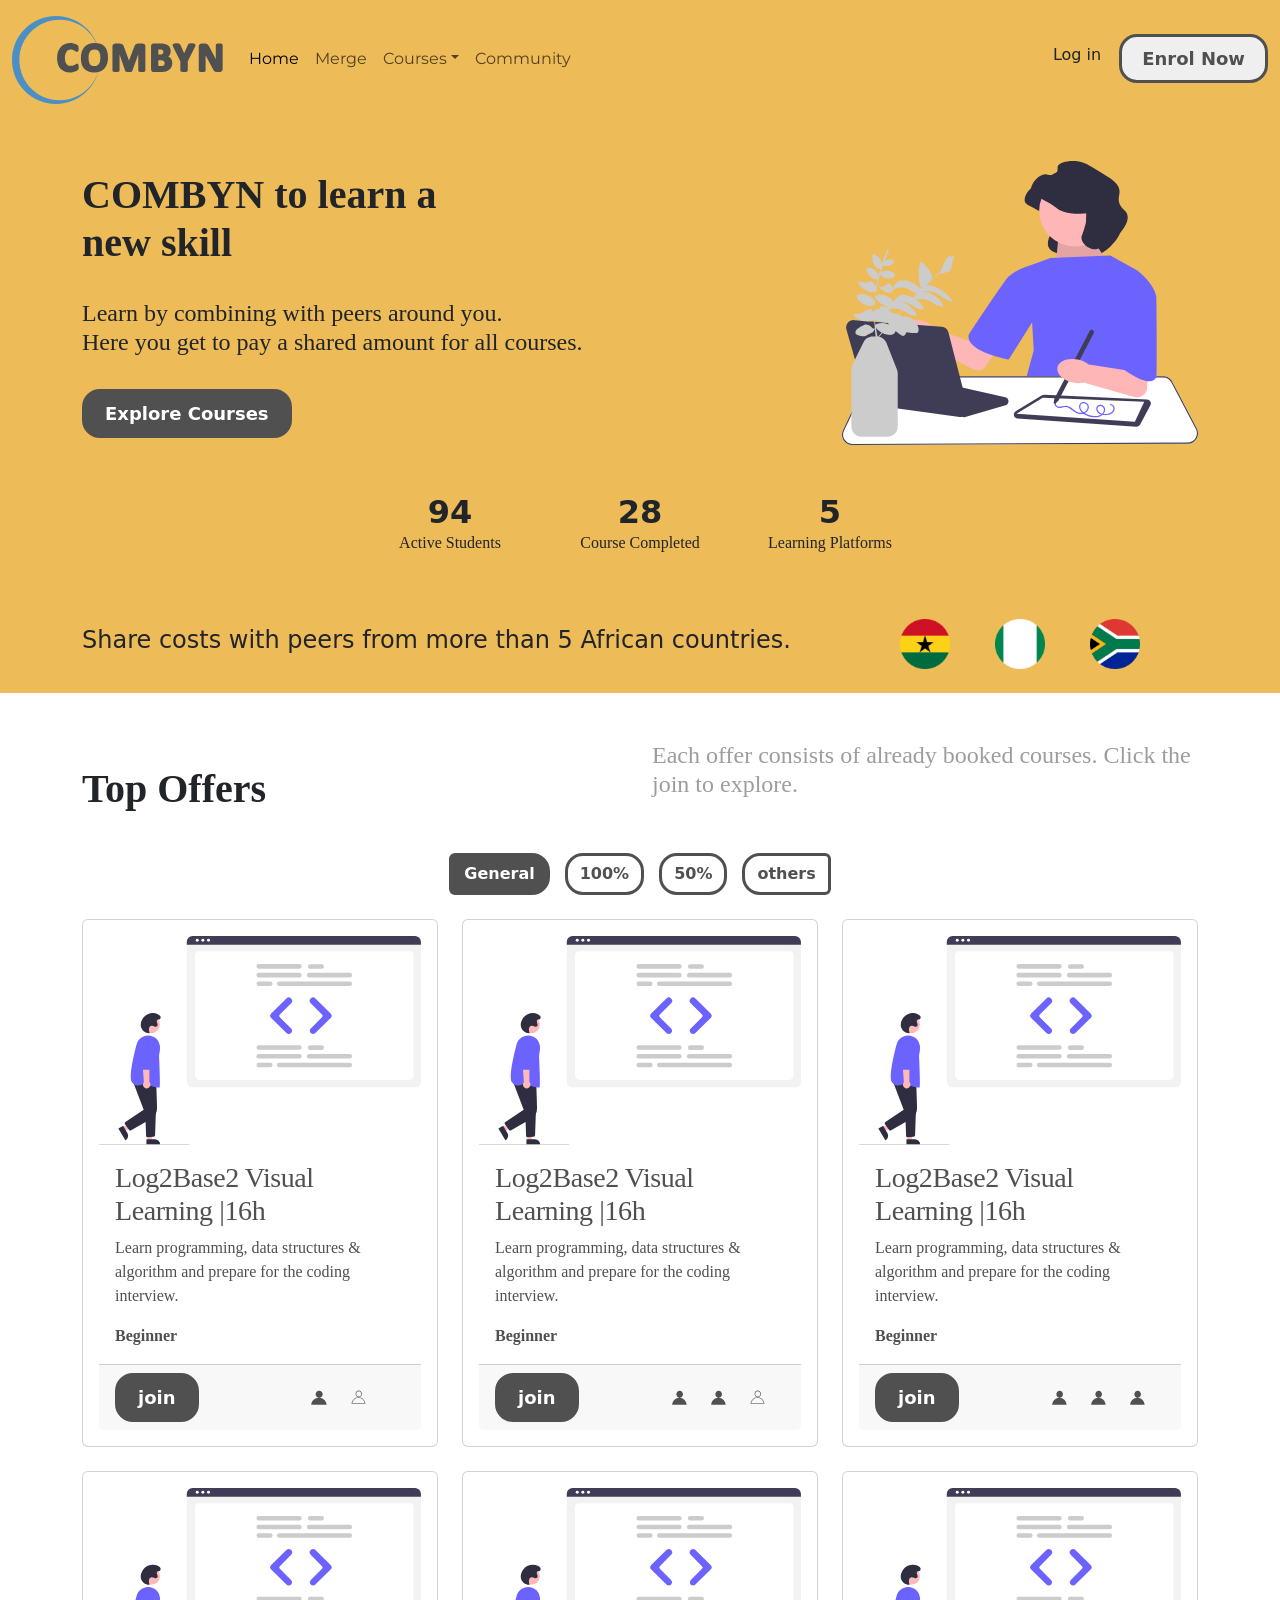
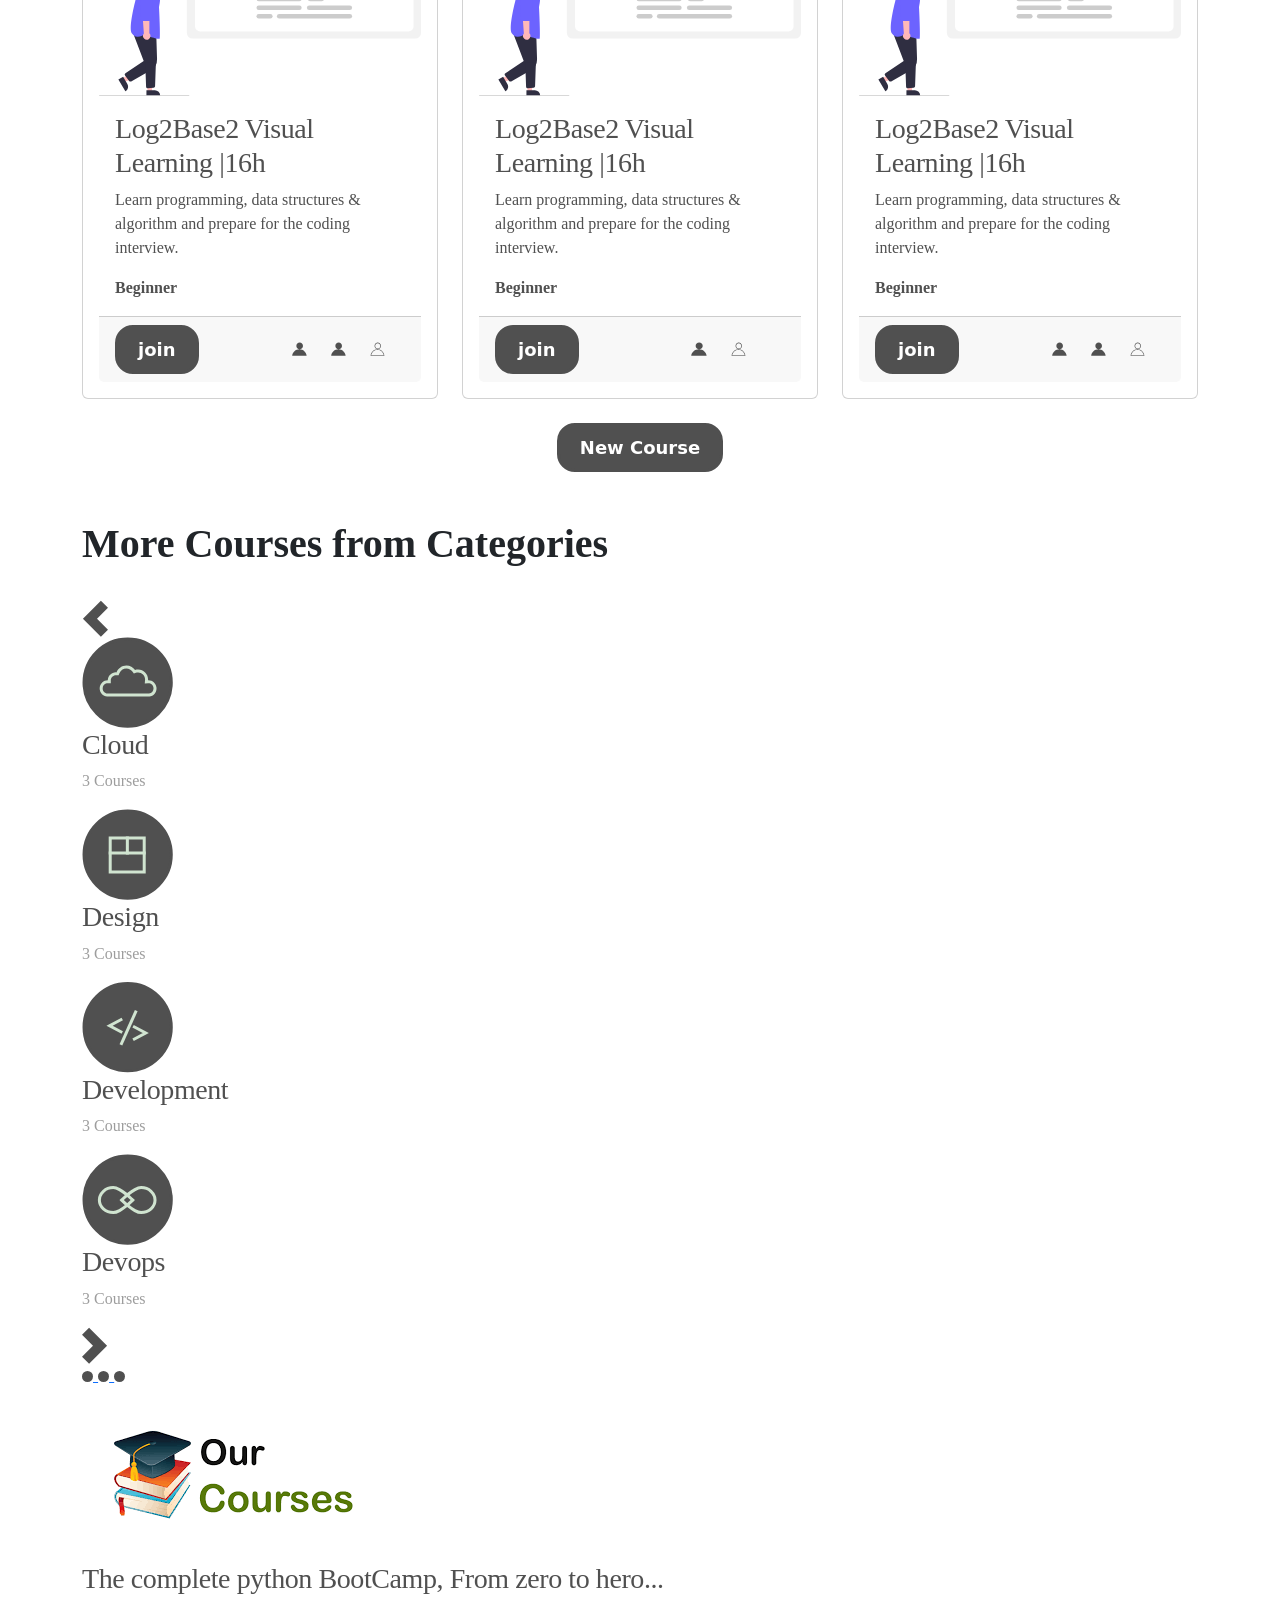
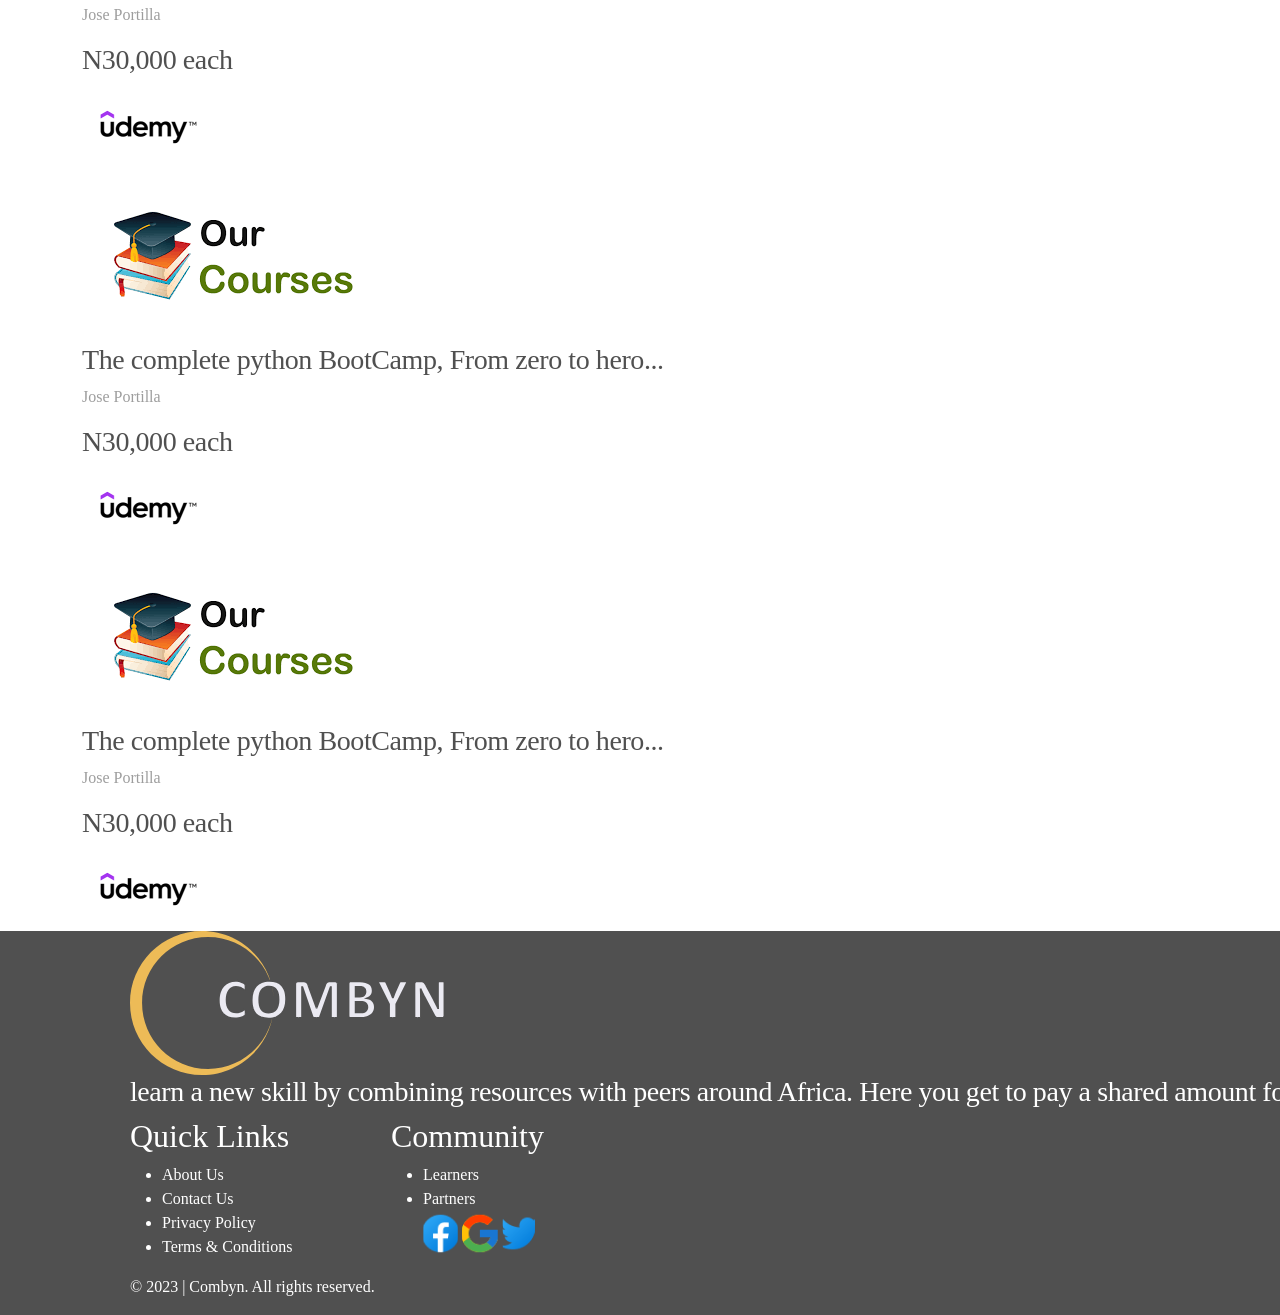
==== index.html @ 9f4df294 "Update index.html" ====
<!DOCTYPE html>
<html lang="en">
    <head>
        <meta charset="UTF-8" />
        <meta http-equiv="X-UA-Compatible" content="IE=edge" />
        <meta name="viewport" content="width=device-width, initial-scale=1.0" />
        <link rel="preconnect" href="https://fonts.googleapis.com" />
        <link rel="preconnect" href="https://fonts.gstatic.com" crossorigin />
        <link href="https://fonts.googleapis.com/css2?family=Montserrat:wght@600&family=Open+Sans:wght@700&display=swap" rel="stylesheet"/>
        <link rel="icon" href="images/SVGs/title_icon.svg" type="image/svg">
        <title>combyn</title>
        <link rel="stylesheet" href="style.css"/>
        <link href="https://cdn.jsdelivr.net/npm/bootstrap@5.3.0/dist/css/bootstrap.min.css" rel="stylesheet" integrity="sha384-9ndCyUaIbzAi2FUVXJi0CjmCapSmO7SnpJef0486qhLnuZ2cdeRhO02iuK6FUUVM" crossorigin="anonymous">
    </head>
    <body>
        <div class="modal fade" tabindex="-1" id="login-modal">
            <div class="modal-dialog">
                <div class="modal-content">
                    <div class="modal-header">
                    <h5 class="modal-title">Login</h5>
                    <button type="button" class="btn-close" data-bs-dismiss="modal" aria-label="Close"></button>
                    </div>
                    <div class="modal-body">
                        <form>
                            <div class="form-floating mb-3">
                                <input type="email" class="form-control" id="floatingInput1" placeholder="email" />
                                <label for="floatingInput1">Email address</label>
                              </div>
                              <div class="mb-3 form-floating">
                                <input type="password" class="form-control" id="floatingPassword1" placeholder="password" />
                                <label for="floatingPassword1">Password</label>
                            </div>
                            <div class="mb-3 form-check">
                            <input type="checkbox" class="form-check-input" id="exampleCheck1">
                            <label class="form-check-label" for="exampleCheck1">Remember me</label>
                            </div>
                            <div class="text-center">
                                <button href="#" type="submit" class="butn light">login</button>
                            </div>
                            <p class="text-center text-muted mt-5 mb-0">Don't have an account? <a href="#!" data-bs-toggle="modal" data-bs-target="#enrol-modal" class="fw-bold text-body"><u>Enrol here</u></a></p>
                        </form>
                    </div>
                </div>
            </div>
        </div>
        <div class="modal fade" tabindex="-1" id="enrol-modal">
            <div class="modal-dialog">
                <div class="modal-content">
                    <div class="modal-header">
                        <h5 class="modal-title">Enrol Now</h5>
                        <button type="button" class="btn-close" data-bs-dismiss="modal" aria-label="Close"></button>
                    </div>
                    <div class="modal-body">
                        <form>
                            <div class="form-floating mb-4">
                              <input type="text" id="floatingInput2" class="form-control" placeholder="Full Name" />
                              <label for="floatingInput2">Full Name</label>
                            </div>
            
                            <div class="form-floating mb-4">
                              <input type="email" id="floatingInput3" class="form-control" placeholder="Email" />
                              <label for="floatingInput3">Email</label>
                            </div>
            
                            <div class="form-floating mb-4">
                              <input type="password" id="floatingPassword3" class="form-control" placeholder="Password" />
                              <label class="form-label" for="floatingPassword3">Password</label>
                            </div>
            
                            <div class="form-floating mb-4">
                              <input type="password" id="floatingPassword4" class="form-control" placeholder="Confirm Password" />
                              <label class="form-label" for="floatingPassword4">Confirm Password</label>
                            </div>
            
                            <div class="form-check d-flex justify-content-center mb-5">
                              <input class="form-check-input me-2" type="checkbox" value="" id="form2Example3cg" />
                              <label class="form-check-label" for="form2Example3g">I agree all statements in <a href="#!" class="text-body"><u>Terms of service</u></a></label>
                            </div>
                            <div class="d-flex justify-content-center">
                              <button type="button" class="butn light">Register</button>
                            </div>
                            <p class="text-center text-muted mt-5 mb-0">Have already an account? <a href="#!" data-bs-toggle="modal" data-bs-target="#login-modal" class="fw-bold text-body"><u>Login here</u></a></p>
                        </form>
                    </div>
                </div>
            </div>
        </div>
        <header>
			<nav class="navbar navbar-expand-lg">
				<div class="container-fluid">
					<a class="navbar-brand" href="#"><img src="images/SVGs/top_logo.svg" alt="Logo" class="d-inline-block align-text-top"></a>
					<button class="navbar-toggler" type="button" data-bs-toggle="collapse" data-bs-target="#navbarSupportedContent" aria-controls="navbarSupportedContent" aria-expanded="false" aria-label="Toggle navigation">
						<span class="navbar-toggler-icon"></span>
					</button>
					<div class="collapse navbar-collapse" id="navbarSupportedContent">
						<ul class="navbar-nav me-auto mb-2 mb-lg-0">
							<li class="nav-item"><a class="nav-link active" aria-current="page" href="#">Home</a></li>
							<li class="nav-item"><a class="nav-link" href="#">Merge</a></li>
							<li class="nav-item dropdown"><a class="nav-link dropdown-toggle" href="#" role="button" data-bs-toggle="dropdown" aria-expanded="false">Courses</a>
								<ul class="dropdown-menu">
									<li><a class="dropdown-item" href="#">Cloud</a></li>
									<li><a class="dropdown-item" href="#">Design</a></li>
									<li><a class="dropdown-item" href="#">Development</a></li>
									<li><a class="dropdown-item" href="#">Devops</a></li>
								</ul>
							</li>
							<li class="nav-item"><a class="nav-link" href="#">Community</a></li>
						</ul>
						<div class="d-flex justify-content-center">
							<button type="button" class="btn" data-bs-toggle="modal" data-bs-target="#login-modal" style="margin-right:5px"><h6>Log in<h6></button>
							<button type="button" class="butn light" data-bs-toggle="modal" data-bs-target="#enrol-modal">Enrol Now</button>
                        </div>
					</div>
				</div>
			</nav>
            <div class="container" id="section-1" style="padding-top: 20px">
                <!-- end of navigation bar -->
					<div class="row">
						<div class="col-lg-8" style="padding-top: 10px; padding-bottom: 20px">
							<h1 class="d-flex py-4"><b>COMBYN to learn a <br/>
								new skill</b></h1>
							<p class="h4 pb-4">
								Learn by combining with peers around you.<br/> 
								Here you get to pay a shared amount for all courses.
							</p>
							<a class="butn dark" href="#section-3" role="button">Explore Courses</a>
						</div>
						<div class="col-lg-4 py-4">
							<img class="hand-shake img-fluid align-items-center" src="images/SVGs/hand_shake.svg" alt="" />
						</div>
					</div>
					<div class="row justify-content-center py-4">
								<div class="col-2 px-2 text-center">
									<span class="num h2" data-val="200" style="font-weight: bold;">000</span>
									<p class="">Active Students</p>
								</div>
								<div class="col-2 px-2 text-center">
									<span class="num h2" data-val="055" style="font-weight: bold;">000</span>
									<p class="counter-title">Course Completed</p>
								</div>
								<div class="col-2 px-2 text-center">
									<span class="num h2" data-val="010" style="font-weight: bold;">00</span>
									<p class="counter-title">Learning Platforms</p>
								</div>
					</div>
					<div class="row align-items-center">
						<div class="col-lg-8">
							<h4>Share costs with peers from more than 5 African countries.</h4>
						</div>
						<div class="col-lg-4">
							<div class="row py-4 justify-content-center">
								<div class="col-3 px-3 text-center">
									<img class="img-fluid" src="images/country_Ghana_image.png" alt="" width="50px"/>
								</div>
								<div class="col-3 px-3 text-center">
									<img class="img-fluid" src="images/country_Nigeria_image.png" alt="" width="50px"/>
								</div>
								<div class="col-3 px-3 text-center">
									<img class="img-fluid" src="images/country_South_Africa_image.png" alt="" width="50px"/>
								</div>
							</div>
						</div>
					</div>
            </div>
        </header>
        <!-- end of header section -->
        <div class="container pt-5" id="section-2">
            <div class="row">
                <div class="col-lg-6">
					<h1 class="d-flex py-4"><b>Top Offers</b></h2>
				</div>
				<div class="col-lg-6">
                    <p class="h4 pb-4 light">
                        Each offer consists of already booked courses. Click the join to explore.
                    </p>
                </div>
            </div>
			<nav aria-label="Page navigation example">
			  <ul class="pagination justify-content-center">
				<li class="page-item active p-2"><button type="button" value="button" href="#" class="butn dark page-link" role="button">General</button></li>
				<li class="page-item p-2"><button type="button" value="button" href="#" class="butn light page-link" role="button">100%</button></li>
				<li class="page-item p-2"><button type="button" value="button" href="#" class="butn light page-link" role="button">50%</button></li>
				<li class="page-item p-2"><button type="button" value="button" href="#" class="butn light page-link" role="button">others</button></li>
			  </ul>
			</nav>
            <div class="row row-cols-1 row-cols-md-3 g-4">
                <div class="col">
                    <div class="card h-100 top-offers-card">
						<img src="images/SVGs/study_code_review.svg" class="card-img-top" alt="study">
						<div class="card-body">
							<h3 class="card-title dark">Log2Base2 Visual Learning <span id="separator">|</span><span class="courseLength">16h</span></h3>
							<p class="card-text dark">Learn programming, data structures & algorithm and prepare for the coding interview.</p>
							<p class="card-text dark"><b>Beginner</b></p>
						</div>
						<div class="card-footer">
							<div class="row align-items-center justify-content-center">
								<div class="col-6">
									<a href="#" class="butn dark left">join</a>
								</div>
								<div class="col-6">
									<div class="row justify-content-center">
										<div class="col-3 text-center">
											<img class="img-fluid" src="images/SVGs/person_dark_icon.svg" alt="" width="25px"/>
										</div>
										<div class="col-3 text-center">
											<img class="img-fluid" src="images/SVGs/person_light_icon.svg" alt="" width="25px"/>
										</div>
									</div>
								</div>
							</div>
						</div>
					</div>
				</div>
                <div class="col">
                    <div class="card h-100 top-offers-card">
						<img src="images/SVGs/study_code_review.svg" class="card-img-top" alt="study">
						<div class="card-body">
							<h3 class="card-title dark">Log2Base2 Visual Learning <span id="separator">|</span><span class="courseLength">16h</span></h3>
							<p class="card-text dark">Learn programming, data structures & algorithm and prepare for the coding interview.</p>
							<p class="card-text dark"><b>Beginner</b></p>
						</div>
						<div class="card-footer">
							<div class="row align-items-center justify-content-center">
								<div class="col-6">
									<a href="#" class="butn dark left">join</a>
								</div>
								<div class="col-6">
									<div class="row justify-content-center">
										<div class="col-3 text-center">
											<img class="img-fluid" src="images/SVGs/person_dark_icon.svg" alt="" width="25px"/>
										</div>
										<div class="col-3 text-center">
											<img class="img-fluid" src="images/SVGs/person_dark_icon.svg" alt="" width="25px"/>
										</div>
										<div class="col-3 text-center">
											<img class="img-fluid" src="images/SVGs/person_light_icon.svg" alt="" width="25px"/>
										</div>
									</div>
								</div>
							</div>
						</div>
					</div>
				</div>
                <div class="col">
                    <div class="card h-100 top-offers-card">
						<img src="images/SVGs/study_code_review.svg" class="card-img-top" alt="study">
						<div class="card-body">
							<h3 class="card-title dark">Log2Base2 Visual Learning <span id="separator">|</span><span class="courseLength">16h</span></h3>
							<p class="card-text dark">Learn programming, data structures & algorithm and prepare for the coding interview.</p>
							<p class="card-text dark"><b>Beginner</b></p>
						</div>
						<div class="card-footer">
							<div class="row align-items-center justify-content-center">
								<div class="col-6">
									<a href="#" class="butn dark left">join</a>
								</div>
								<div class="col-6">
									<div class="row justify-content-center">
										<div class="col-3 text-center">
											<img class="img-fluid" src="images/SVGs/person_dark_icon.svg" alt="" width="25px"/>
										</div>
										<div class="col-3 text-center">
											<img class="img-fluid" src="images/SVGs/person_dark_icon.svg" alt="" width="25px"/>
										</div>
										<div class="col-3 text-center">
											<img class="img-fluid" src="images/SVGs/person_dark_icon.svg" alt="" width="25px"/>
										</div>
									</div>
								</div>
							</div>
						</div>
					</div>
				</div>
                <div class="col">
                    <div class="card h-100 top-offers-card">
						<img src="images/SVGs/study_code_review.svg" class="card-img-top" alt="study">
						<div class="card-body">
							<h3 class="card-title dark">Log2Base2 Visual Learning <span id="separator">|</span><span class="courseLength">16h</span></h3>
							<p class="card-text dark">Learn programming, data structures & algorithm and prepare for the coding interview.</p>
							<p class="card-text dark"><b>Beginner</b></p>
						</div>
						<div class="card-footer">
							<div class="row align-items-center justify-content-center">
								<div class="col-6">
									<a href="#" class="butn dark left">join</a>
								</div>
								<div class="col-6">
									<div class="row justify-content-center">
										<div class="col-3 text-center">
											<img class="img-fluid" src="images/SVGs/person_dark_icon.svg" alt="" width="25px"/>
										</div>
										<div class="col-3 text-center">
											<img class="img-fluid" src="images/SVGs/person_dark_icon.svg" alt="" width="25px"/>
										</div>
										<div class="col-3 text-center">
											<img class="img-fluid" src="images/SVGs/person_light_icon.svg" alt="" width="25px"/>
										</div>
									</div>
								</div>
							</div>
						</div>
					</div>
				</div>
                <div class="col">
                    <div class="card h-100 top-offers-card">
						<img src="images/SVGs/study_code_review.svg" class="card-img-top" alt="study">
						<div class="card-body">
							<h3 class="card-title dark">Log2Base2 Visual Learning <span id="separator">|</span><span class="courseLength">16h</span></h3>
							<p class="card-text dark">Learn programming, data structures & algorithm and prepare for the coding interview.</p>
							<p class="card-text dark"><b>Beginner</b></p>
						</div>
						<div class="card-footer">
							<div class="row align-items-center justify-content-center">
								<div class="col-6">
									<a href="#" class="butn dark left">join</a>
								</div>
								<div class="col-6">
									<div class="row justify-content-center">
										<div class="col-3 text-center">
											<img class="img-fluid" src="images/SVGs/person_dark_icon.svg" alt="" width="25px"/>
										</div>
										<div class="col-3 text-center">
											<img class="img-fluid" src="images/SVGs/person_light_icon.svg" alt="" width="25px"/>
										</div>
									</div>
								</div>
							</div>
						</div>
					</div>
				</div>
                <div class="col">
                    <div class="card h-100 top-offers-card">
						<img src="images/SVGs/study_code_review.svg" class="card-img-top" alt="study">
						<div class="card-body">
							<h3 class="card-title dark">Log2Base2 Visual Learning <span id="separator">|</span><span class="courseLength">16h</span></h3>
							<p class="card-text dark">Learn programming, data structures & algorithm and prepare for the coding interview.</p>
							<p class="card-text dark"><b>Beginner</b></p>
						</div>
						<div class="card-footer">
							<div class="row align-items-center justify-content-center">
								<div class="col-6">
									<a href="#" class="butn dark left">join</a>
								</div>
								<div class="col-6">
									<div class="row justify-content-center">
										<div class="col-3 text-center">
											<img class="img-fluid" src="images/SVGs/person_dark_icon.svg" alt="" width="25px"/>
										</div>
										<div class="col-3 text-center">
											<img class="img-fluid" src="images/SVGs/person_dark_icon.svg" alt="" width="25px"/>
										</div>
										<div class="col-3 text-center">
											<img class="img-fluid" src="images/SVGs/person_light_icon.svg" alt="" width="25px"/>
										</div>
									</div>
								</div>
							</div>
						</div>
					</div>
				</div>
			</div>
			<div class="text-center py-4">
				<button type="button" href="#" class="butn dark">New Course</button>
			</div>
		</div>
        <!-- end of top offers section -->
        <div class="container" id="section-3">
            <div class="row">
                <div class="top-slides">
                    <h1 class="d-flex py-4"><b>More Courses from Categories</b></h1>
                    <div class="course-carousel">
                        <div class="button">
                            <a href="#"><img src="images/SVGs/button_previous.svg" alt="" /></a>
                        </div>
                            <div class="carousel-card">
                                <img class="card-image" src="images/SVGs/courses_cloud.svg" alt="" />
                                <div class="card-content">
                                    <h3 class="dark">Cloud</h3>
                                    <p class="light">3 Courses</p>
                                </div>
                            </div>
                            <div class="carousel-card">
                                <img class="card-image" src="images/SVGs/courses_design.svg" alt="" />
                                <div class="card-content">
                                    <h3 class="dark">Design</h3>
                                    <p class="light">3 Courses</p>
                                </div>
                            </div>
                            <div class="carousel-card">
                                <img class="card-image" src="images/SVGs/courses_development.svg" alt="" />
                                <div class="card-content">
                                    <h3 class="dark">Development</h3>
                                    <p class="light">3 Courses</p>
                                </div>
                            </div>
                            <div class="carousel-card">
                                <img class="card-image" src="images/SVGs/courses_devops.svg" alt="" />
                                <div class="card-content">
                                    <h3 class="dark">Devops</h3>
                                    <p class="light">3 Courses</p>
                                </div>
                            </div>
                            <div class="button">
                                <a href="#">
                                    <img src="images/SVGs/button_next.svg" alt="" />
                                </a>
                            </div>
                        </div>
                        <div class="dots">
                            <a href="#">
                                <img src="images/SVGs/dot_icon.svg" alt="" />
                            </a>
                            <a href="#">
                                <img src="images/SVGs/dot_icon.svg" alt="" />
                            </a>
                            <a href="#">
                                <img src="images/SVGs/dot_icon.svg" alt="" />
                            </a>
                        </div>
                    </div>
                    <div class="row">
                        <div class="column">
                            <div class="course-card">
                                <div class="card-image">
                                    <img src="images/courses.png" alt="" />
                                </div>
                                <div class="content">
                                    <h3 class="dark">The complete python BootCamp, From zero to hero...</h3>
                                    <p class="light">Jose Portilla</p>
                                </div>
                                <div class="bottom-price">
                                    <div class="left">
                                        <h3 class="price dark">N30,000 each</h3>
                                    </div>
                                    <div class="right">
                                        <img src="images/udemy_image.png" alt="" />
                                    </div>
                                </div>
                            </div>
                        </div>
                        <div class="column">
                            <div class="course-card">
                                <div class="card-image">
                                    <img src="images/courses.png" alt="" />
                                </div>
                                <div class="content">
                                    <h3 class="dark">The complete python BootCamp, From zero to hero...</h3>
                                    <p class="light">Jose Portilla</p>
                                </div>
                                <div class="bottom-price">
                                    <div class="left">
                                        <h3 class="price dark">N30,000 each</h3>
                                    </div>
                                    <div class="right">
                                        <img src="images/udemy_image.png" alt="" />
                                    </div>
                                </div>
                            </div>
                        </div>
                        <div class="column">
                            <div class="course-card">
                                <div class="card-image">
                                    <img src="images/courses.png" alt="" />
                                </div>
                                <div class="content">
                                    <h3 class="dark">The complete python BootCamp, From zero to hero...</h3>
                                    <p class="light">Jose Portilla</p>
                                </div>
                                <div class="bottom-price">
                                    <div class="left">
                                        <h3 class="price dark">N30,000 each</h3>
                                    </div>
                                    <div class="right">
                                        <img src="images/udemy_image.png" alt="" />
                                    </div>
                                </div>
                            </div>
                        </div>
                    </div>
				</div>
            </div>
			
        <!-- end of more courses section-->
        <footer id="section-4">
			<div class="container">
				<div class="row px-5">
					<div class="col-lg-3 col-md-3 col-sm-12">
						<a class="navbar-brand" href="#"><img src="images/SVGs/bottom_logo.svg" alt="Logo" class="img-responsive"/>
						<h3 class=""light>learn a new skill by combining resources with peers around Africa. 
							Here you get to pay a shared amount for any course.
						</h3>
					</div>
					<div class="col-lg-3 col-md-3 col-sm-6">
						<h2>Quick Links</h2>
						<ul>
							<li><a href="#">About Us</a></li>
							<li><a href="#">Contact Us</a></li>
							<li><a href="#">Privacy Policy</a></li>
							<li><a href="#">Terms & Conditions</a></li>
						</ul>
					</div>
					<div class="col-lg-3 col-md-3 col-sm-6">
						<h2>Community</h2>
						<ul>
							<li><a href="#">Learners</a></li>
							<li><a href="#">Partners</a></li>
							<div class="social">
								<a href="#"><img src="images/social_facebook.png" alt="" /></a>
								<a href="#"><img src="images/social_google.png" alt="" /></a>
								<a href="#"><img src="images/social_twitter.png" alt="" /></a>
							</div>
						</ul>
					</div>
				</div>
				<div class="row px-5">
					<p class="copyright">© 2023 | Combyn. All rights reserved.</p>
				</div>
			</div>
        </footer>
        <script src="https://cdn.jsdelivr.net/npm/bootstrap@5.3.0/dist/js/bootstrap.bundle.min.js" integrity="sha384-geWF76RCwLtnZ8qwWowPQNguL3RmwHVBC9FhGdlKrxdiJJigb/j/68SIy3Te4Bkz" crossorigin="anonymous"></script>   
        <script src = "main.js"></script>
    </body>
</html>
---- style.css ----
:root {
    --dark-yellow-color: #EDBB57;
    --light-blue-color: #D0E4D0;
    --dark-brown-color: #505050;
    --white-color: #FFFFFF;
    --light-yellow-color: #F5D58A;
}

*,
*::after,
*::before{
    box-sizing: border-box;
}

body {
    font-family: Cambria, Cochin, Georgia, Times, 'Times New Roman', serif;
}

.navigation {
    transition: all 0.5s;
}

.modal-header {
    background: var(--dark-yellow-color);
}

.navbar-scrolled {
    background-color: rgba(80,80,80,0.5);
    box-shadow: 0px 3px 10px rgba(0, 0, 0, 0.15);
}

.butn {
    padding: 8px 20px;
    border-radius: 18px;
    display: inline-block;
    font-weight: bold;
    font-size: 18px;
    text-decoration: none;
    position: relative;
}

.butn.dark{
    border: 3px solid var(--dark-brown-color);
    background: var(--dark-brown-color);
    color: #FFFFFF;
}

.butn.light{
    border: 3px solid var(--dark-brown-color);
    color: var(--dark-brown-color)
}

/* Header */

header {
    background: var(--dark-yellow-color);
}

nav a {
    font-family: 'Montserrat';
    font-weight: bold;
    font-size: 15px;
    color: var(--dark-brown-color);
    text-decoration: none;
}

.hero-section {
    display: flex;
	height: 100vh;
	width: 100%;
	align-items: center;
	justify-content: space-between;
	padding-top: 50px;
	vertical-align: 10px;
}

.achievements{
	display: flex;
	align-items: center;
	gap: 80px;
}

.achievements .achievement{
    color: var(--dark-brown-color);
	width: 158px;
}

.achievements .achievement h3{
	font-weight: bold;
	font-size: 40px;
	text-align: center;
	margin-bottom: 0px;
}

.achievements .achievement p{
	margin-top: 0px;
}

/* second page */

.page-item.active .page-link{
	color: #FFFFFF;
	border: 3px solid var(--dark-brown-color);
	background-color: var(--dark-brown-color);
}

section{
    margin-top: 100px;
}

section.top-offers .top-offers-header{
    color: var(--dark-brown-color);
    align-items: center;
    gap: 900px;
    display: inline-flex;
}

h1, h2, h3, p{
	font-family: 'Calibri', Cambria, Cochin, Georgia, Times, 'Times New Roman', serif;
}

h1{
    font-weight: bold;
    font-size: 200px;
}

h2{
    font-weight: bold;
    font-size: 50px;
    white-space: nowrap;
}

h3{
    font-size: 20px;
    letter-spacing: -0.015em;
}

h3.light, h2.light, p.light{
    color: rgba(80, 80, 80, 0.56);
}

h2.dark, h3.dark, p.dark{
    color: var(--dark-brown-color)
}

.percent-section{
    justify-content: space-between;
    text-align: center;
    top: 36px;
}

.percent-section ul li{
    display: inline;
}

.top-offers-cards-section{
    text-align: center;
	width: 100%;
    padding-top: 36px;
}

.top-offers-cards-section .row{
    display: inline-flex;
}

.top-offers-card{
    box-sizing: border-box;
    border: 3px solid var(--dark-brown-color);
    border-radius: 26px;
    box-shadow: var(--dark-brown-color);
    padding: 16px;
}

.top-offers-cards-section .column{
    width: 30%;
    float: left;
    width: 400px;
    margin: 20px 20px;
}

.top-offers-card .logo-persons{
    display: flex;
    justify-content: center;
	gap: 180px;
}

.top-offers-card .logo-persons .left{
    margin-left: 0;
}

.top-offers-card .logo-persons .top-offers-card-logo{
    mix-blend-mode: darken;
}

.top-offers-card .logo-persons .top-offers-card-logo img{
    height: 20px;
}

.top-offers-card .logo-persons .top-offers-card-persons{
    justify-content: end;
}

.top-offers-card .logo-persons .top-offers-card-persons img{
    width:20px;
	height: 20px;
}

.top-offers-card .content{
    text-align: left;
}

.top-offers-card .botton-price{
    display: flex;
    justify-content: center;
	gap: 150px;
}

.top-offers .new-course{
	top: 0px;
	display: flex;
    justify-content: center;
	padding-top: 36px;
}

section.more-courses-section{
    padding-top: 60px;
    background-color: var(--light-blue-color);
}

.more-courses .course-carousel{
	display: flex;
	justify-content: center;
}

.more-courses .top-slides .course-carousel .carousel-card{
	display: float;
    border-radius: 26px;
    padding: 16px;
	width: 20%;
	text-align: center;
	position: relative;
}

.more-courses .top-slides .course-carousel .button{
	padding-top: 70px;
}

.more-courses .top-slides .course-carousel .carousel-card img{
    width: 60px !important;
	top: -15px;
	position: absolute;
	left: 50%;
	margin-left: -30px;
}

.more-courses .top-slides .course-carousel .carousel-card .card-content{
    border: 3px solid var(--dark-brown-color);
    border-radius: 26px;
    box-shadow: var(--dark-brown-color);
    padding: 16px;
}

.more-courses .top-slides .dots{
	text-align: center;
}

.more-courses .row .column .course-card{
    text-align: center;
    background-color: var(--white-color);
    padding: 16px;
    box-sizing: border-box;
}

.more-courses .row .column .course-card img{
    width: 100%;
}

.more-courses .row .column .course-card .content{
        text-align: left;
}

.more-courses .row .column .course-card .content h3{
    display: flex;
    
}

.more-courses .row{
    padding-top: 30px;
    padding-bottom: 30px;
    display: inline-flex;
    gap: 40px;
}

.more-courses .row .column{
    text-align: center;
    background-color: var(--white-color);
    float: left;
    width: 300px;
    margin: 20px 20px;
}

.more-courses .row .column .course-card .bottom-price{
    display: flex;
    vertical-align: left;
	gap: 50px;
}

footer{
    background-color: var(--dark-brown-color);
    color: var(--white-color);
    font-family: 'Calibri', Cambria, Cochin, Georgia, Times, 'Times New Roman', serif;
	width: 100%;
}

footer a{
    text-decoration: none;
    color: var(--white-color);
}

.community .social img{
    width: 30px;
    height: 30px;
    padding: 5px;
}

.footer-section ul{
    list-style-type: none;
    padding-left: 20px;
}

.footer-section{
    display: grid;
    grid-template-columns: 3fr 2fr 2fr;
}

.footer-section ul li{
    margin: 16px 0;
}

  /* Responsive columns - one column layout (vertical) on small screens */
@media screen and (max-width: 600px){
    .column {
      width: 100%;
      display: block;
      margin-bottom: 20px;
    }
}
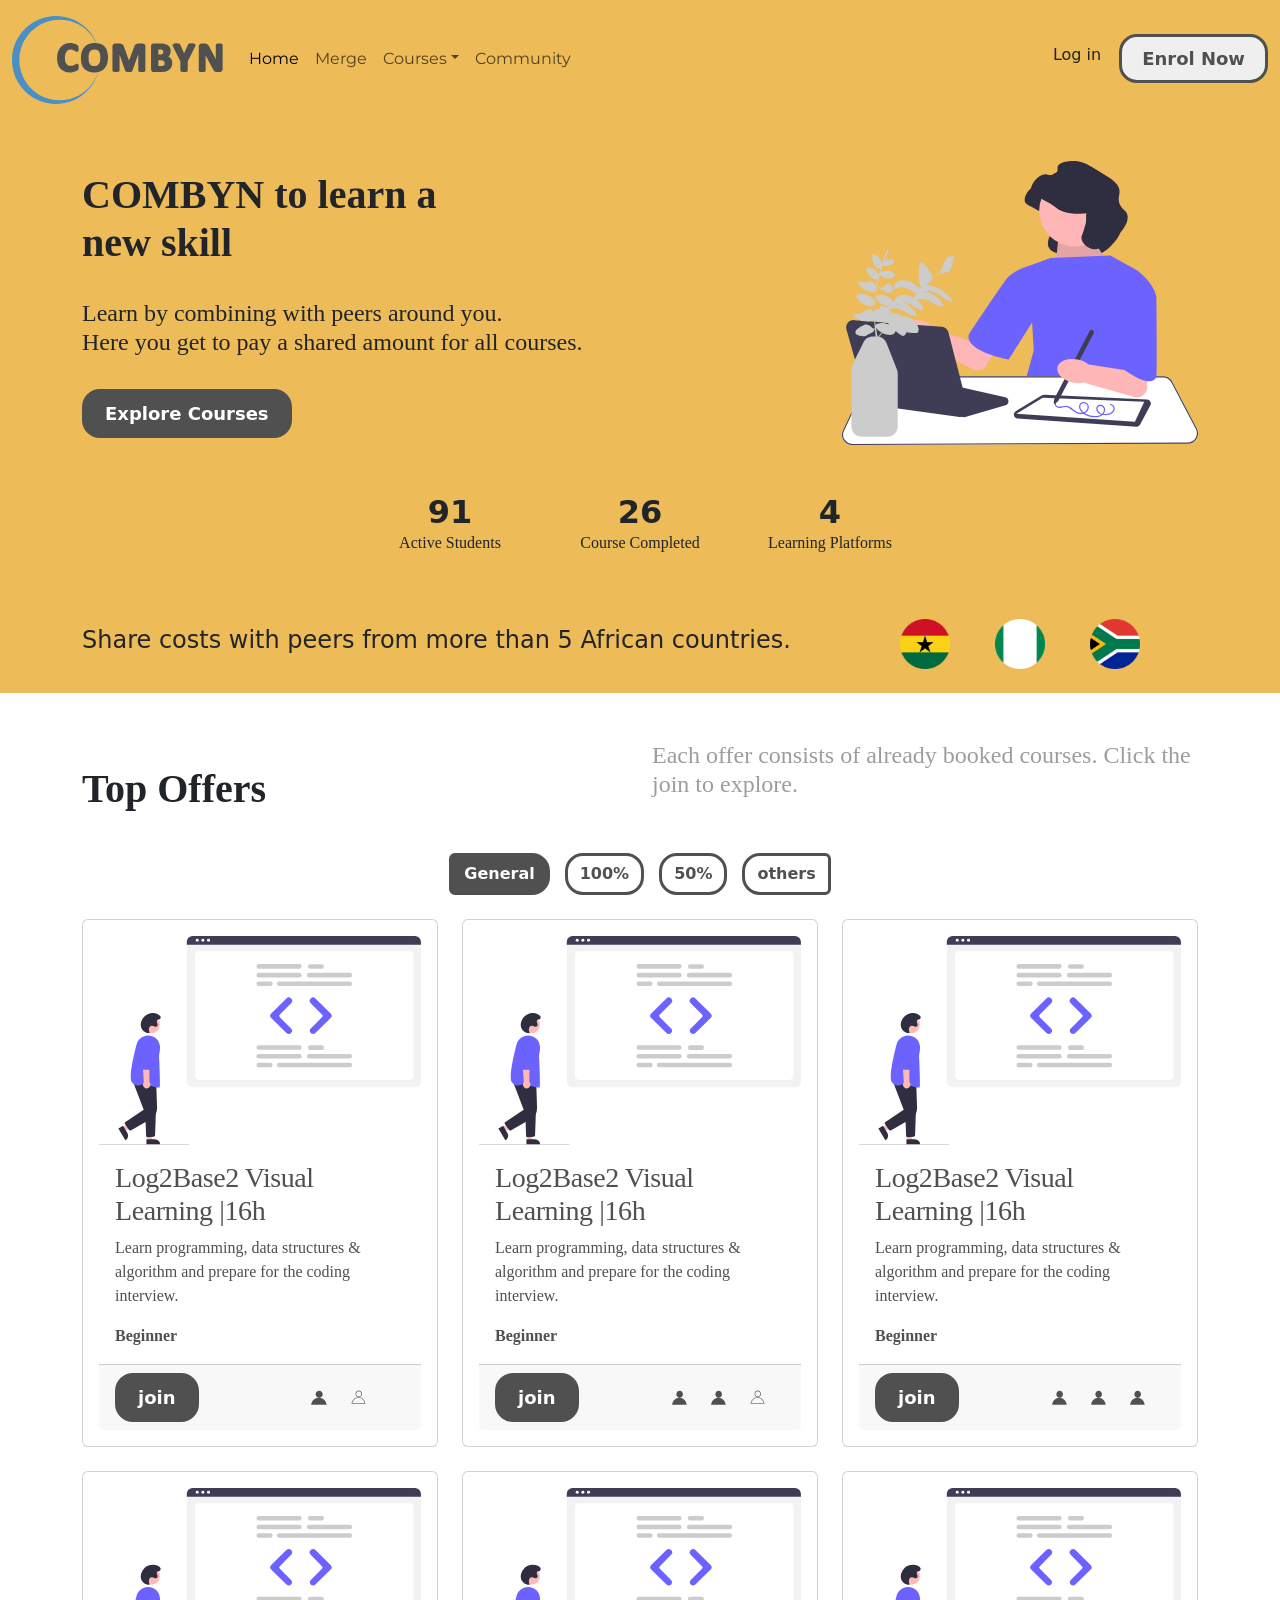
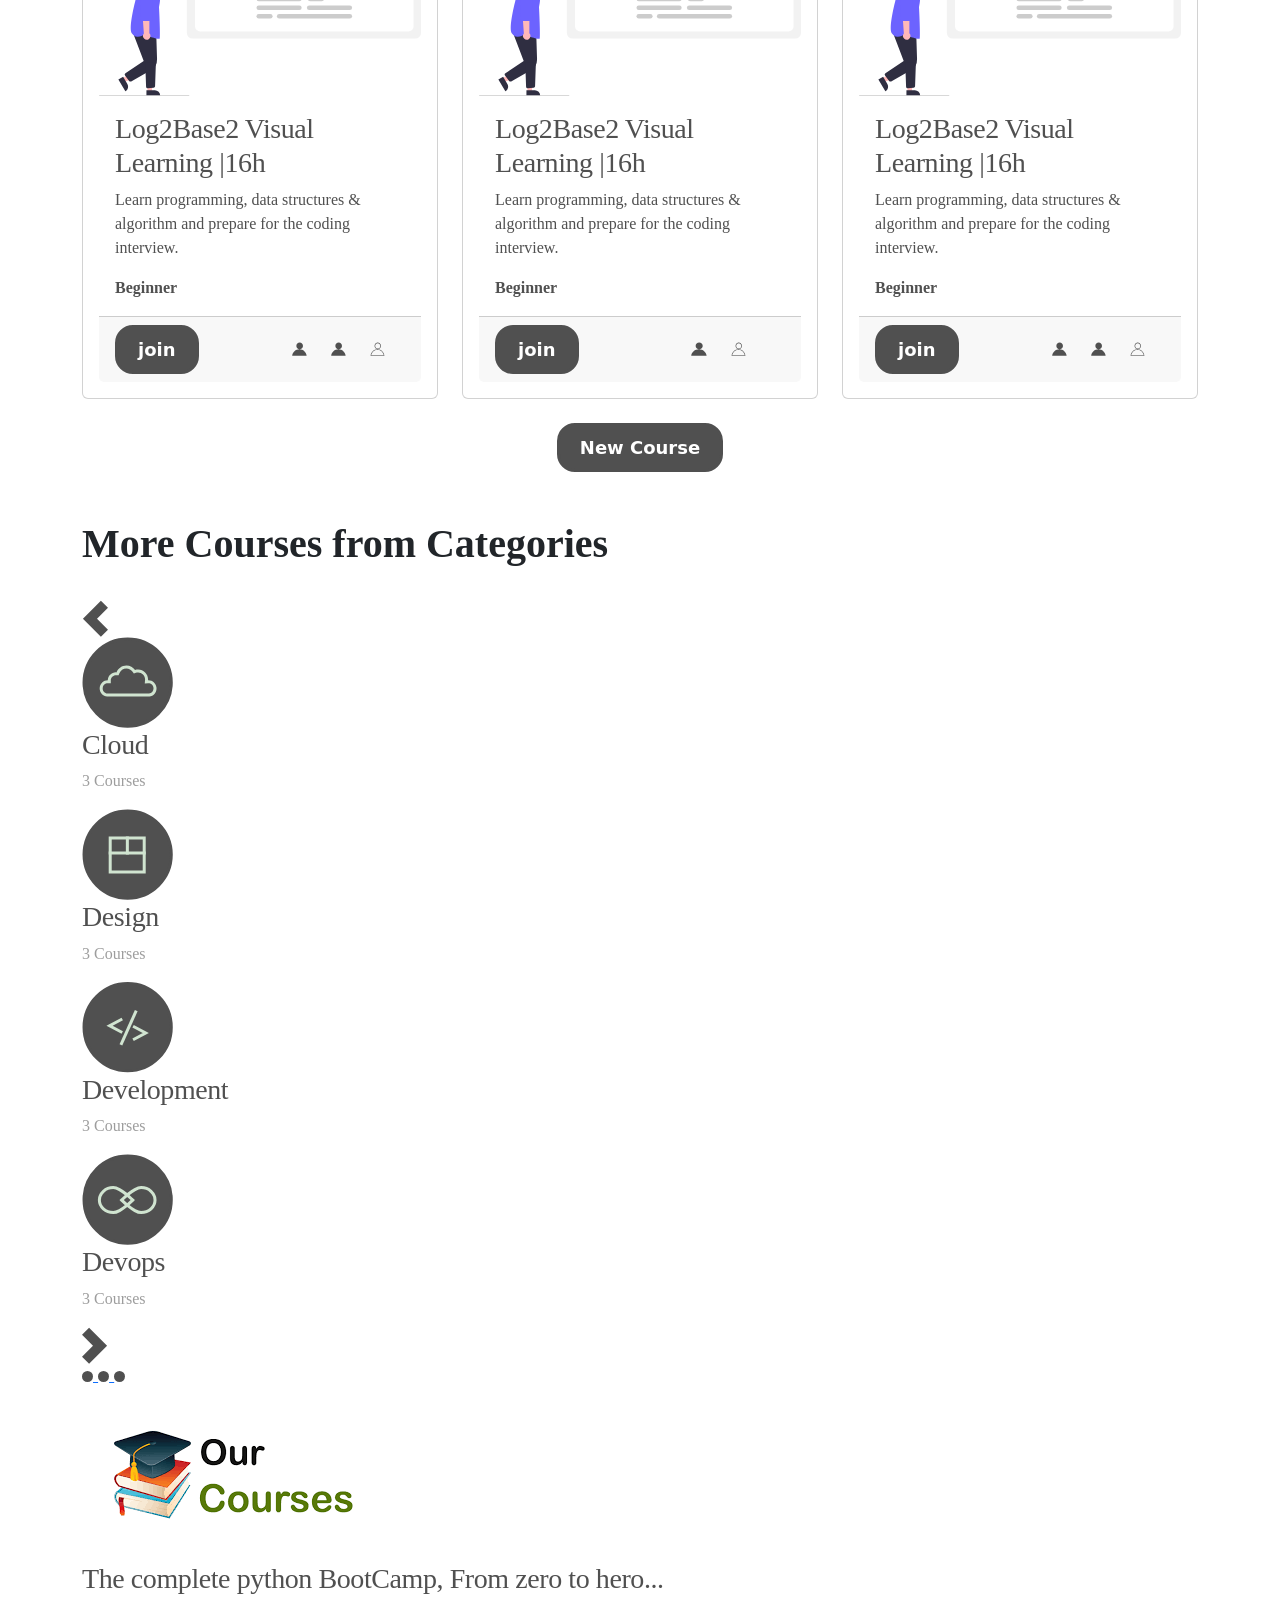
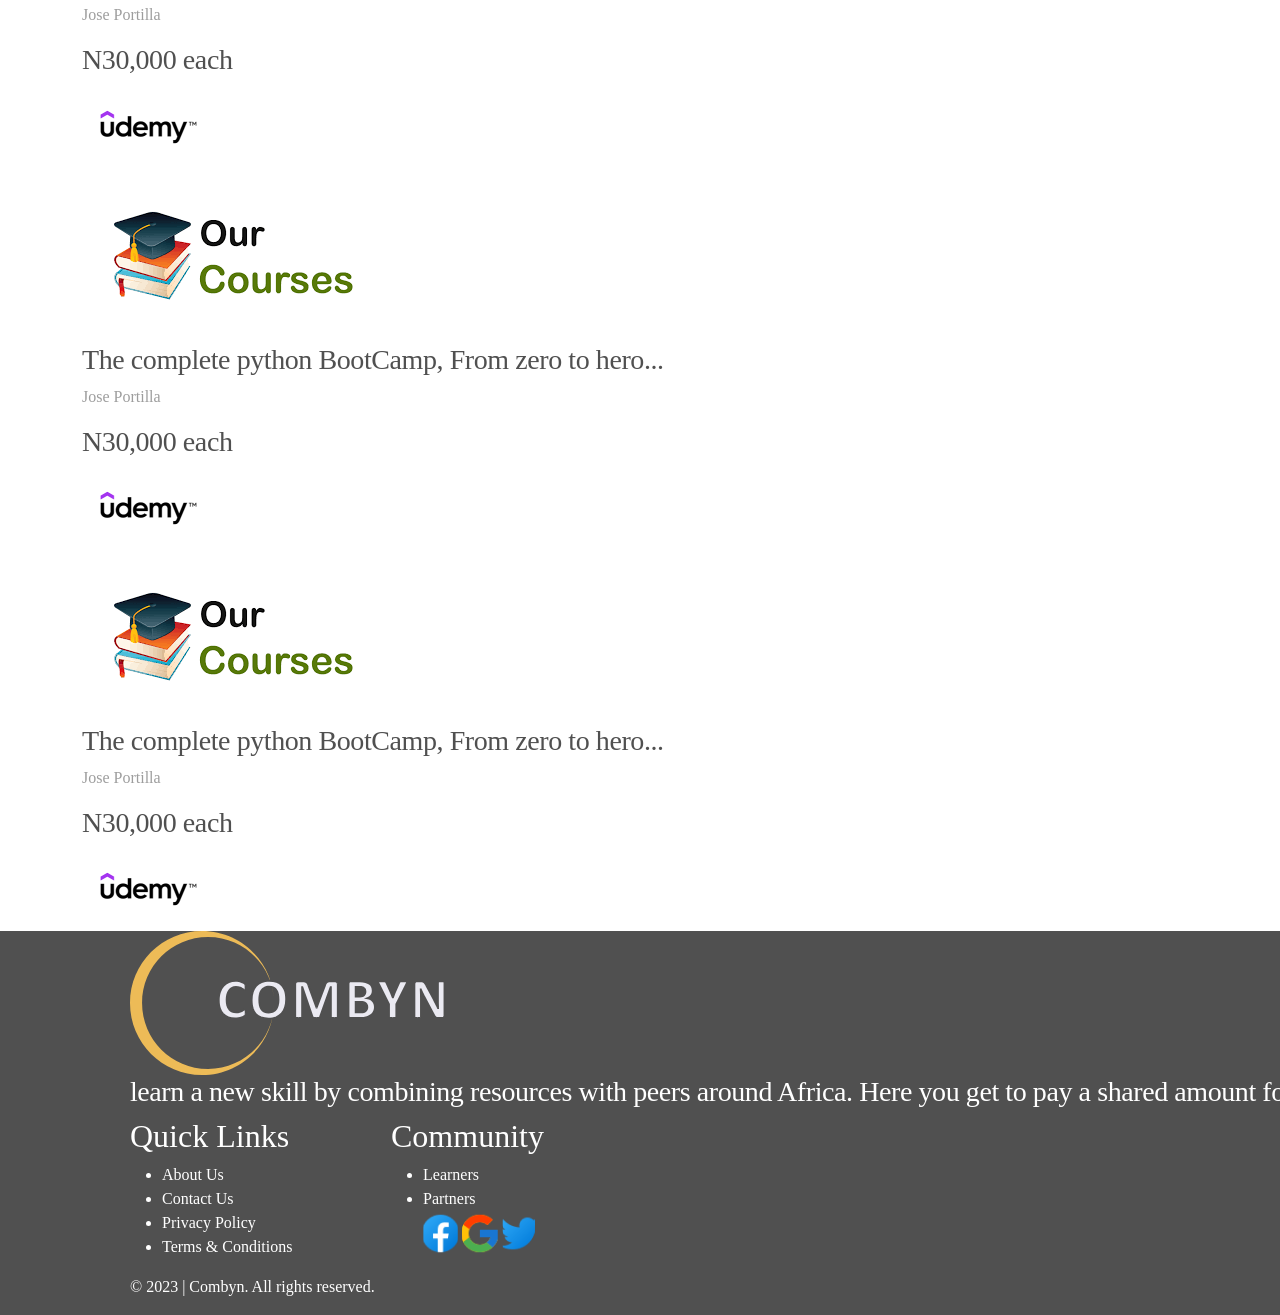
==== commit ea3c403f: "Update index.html" ====
--- a/index.html
+++ b/index.html
@@ -130,15 +130,15 @@
 						</div>
 					</div>
 					<div class="row justify-content-center py-4">
-								<div class="col-2 px-2 text-center">
+								<div class="col-2 px-4 text-center">
 									<span class="num h2" data-val="200" style="font-weight: bold;">000</span>
 									<p class="">Active Students</p>
 								</div>
-								<div class="col-2 px-2 text-center">
+								<div class="col-2 px-4 text-center">
 									<span class="num h2" data-val="055" style="font-weight: bold;">000</span>
 									<p class="counter-title">Course Completed</p>
 								</div>
-								<div class="col-2 px-2 text-center">
+								<div class="col-2 px-4 text-center">
 									<span class="num h2" data-val="010" style="font-weight: bold;">00</span>
 									<p class="counter-title">Learning Platforms</p>
 								</div>
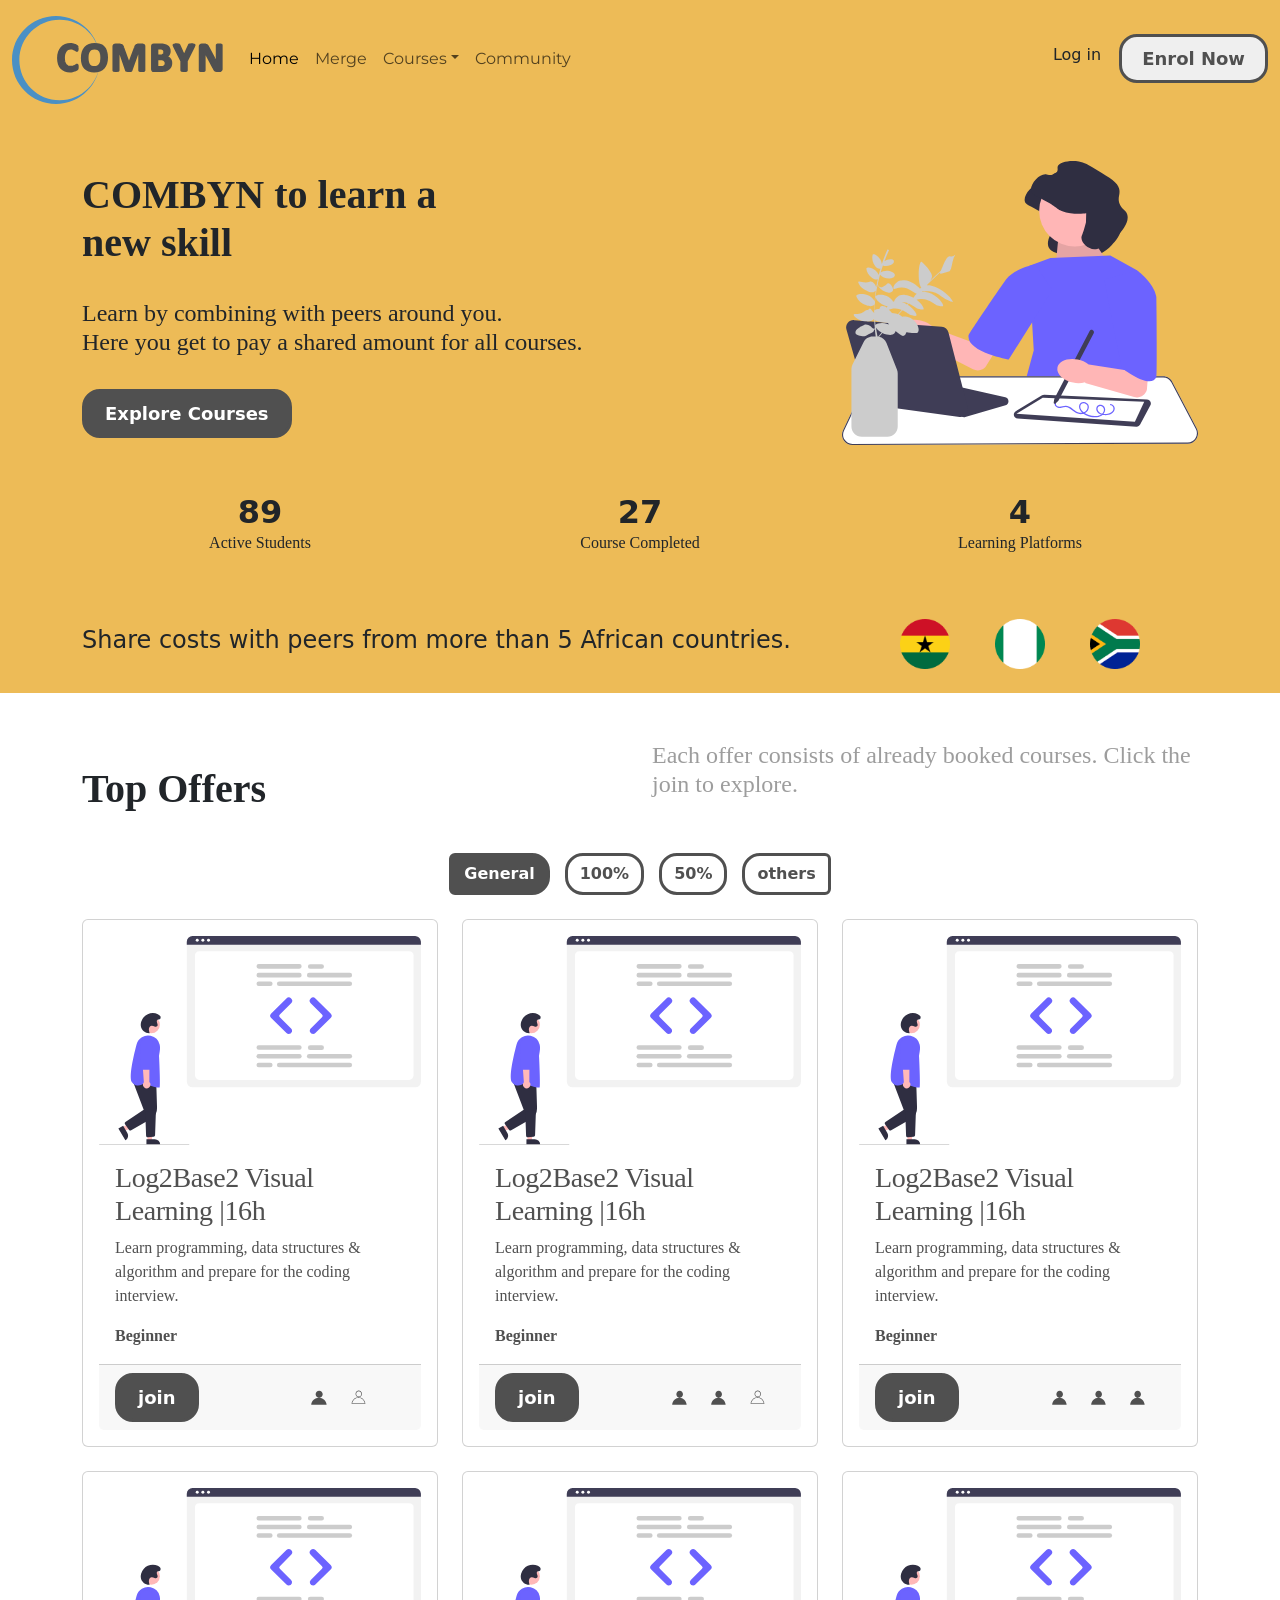
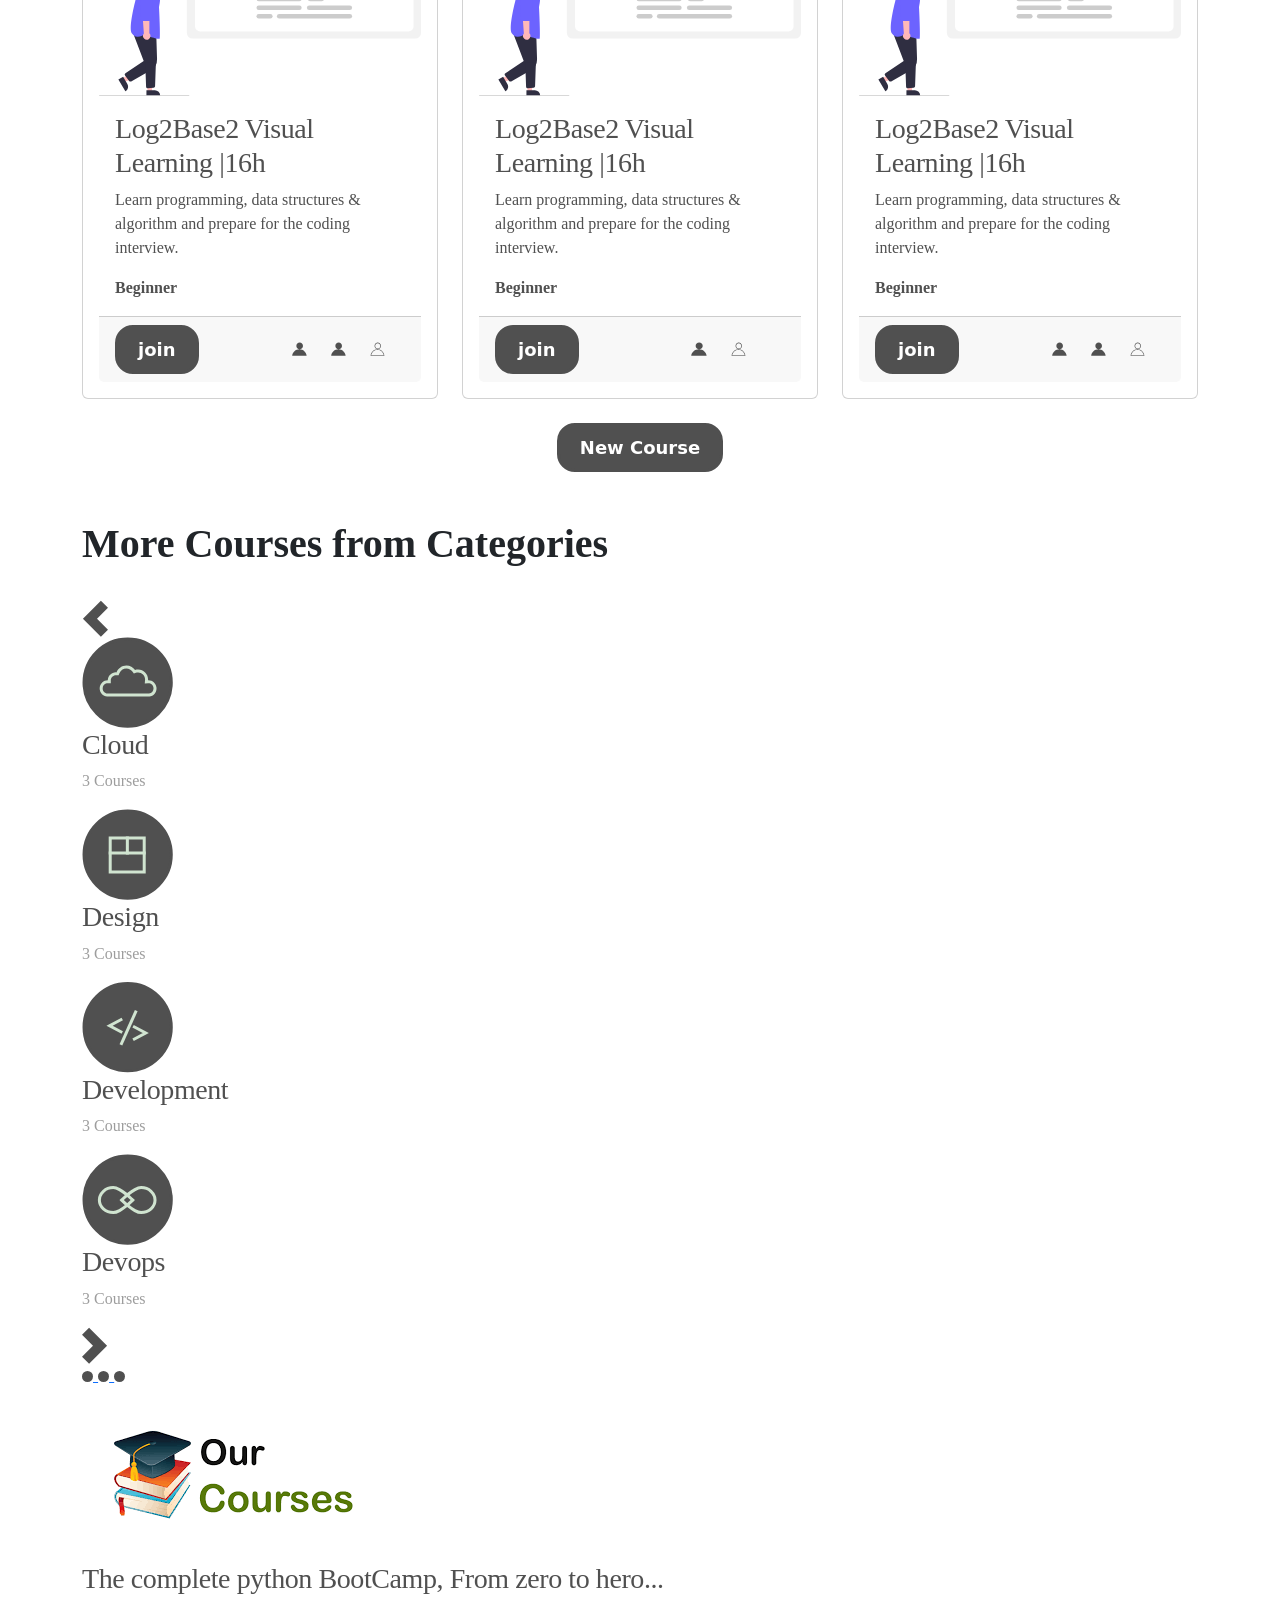
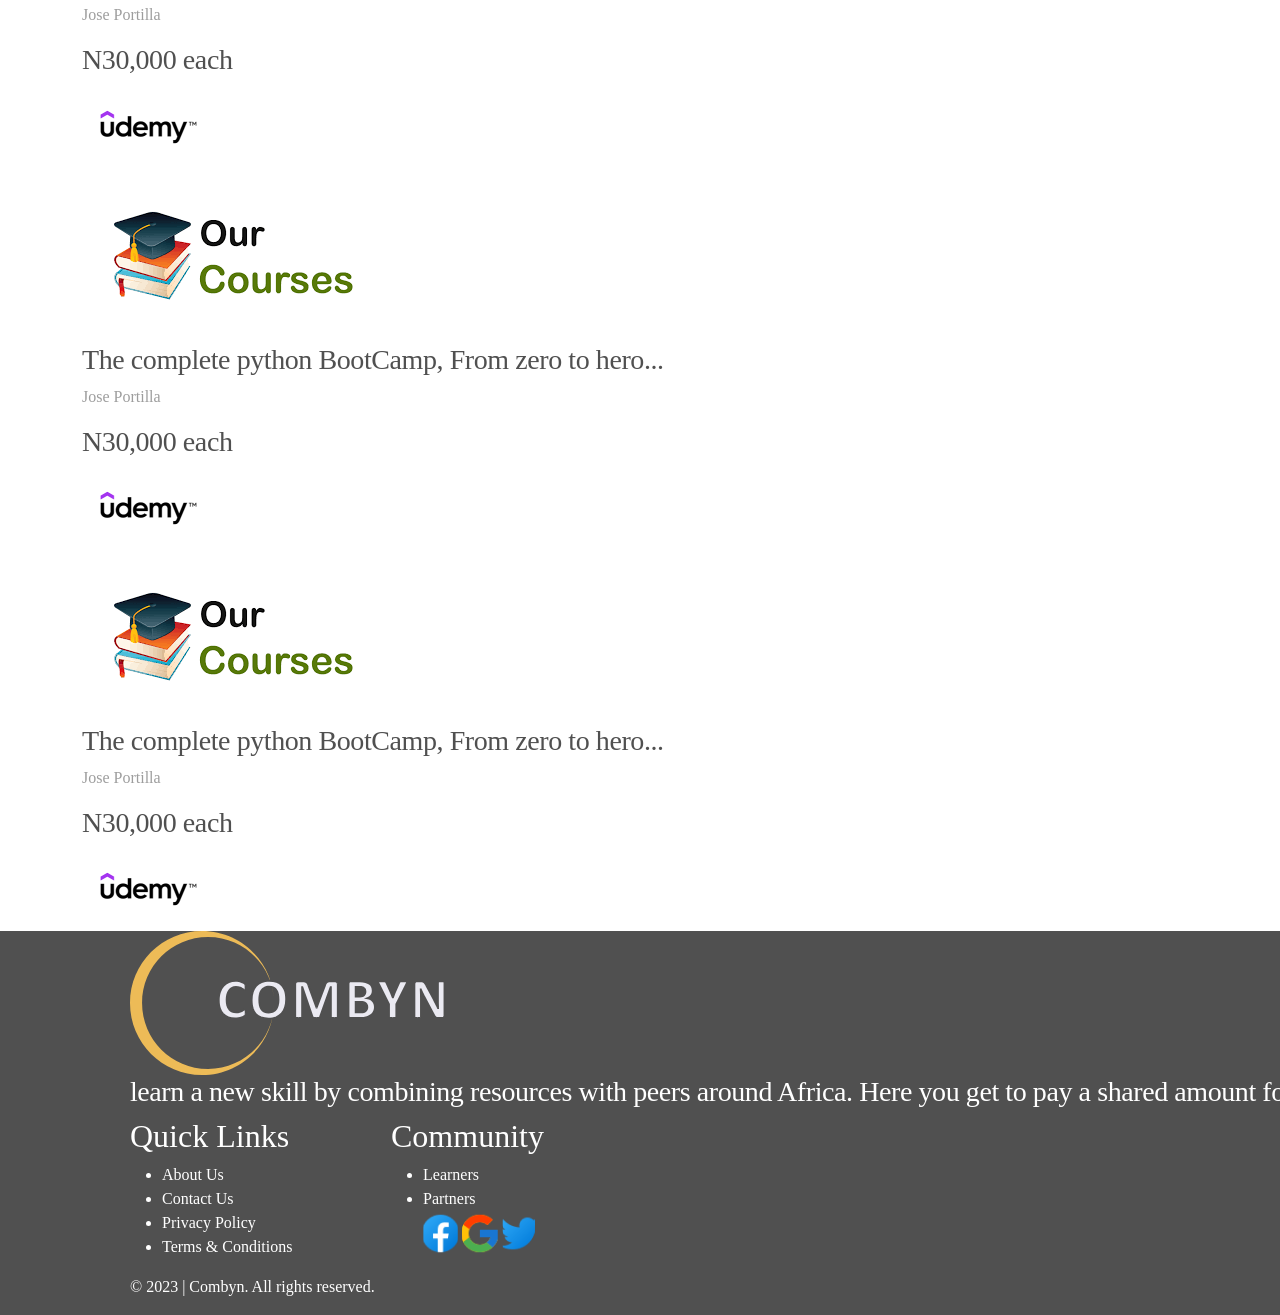
==== commit 751604e8: "Update index.html" ====
--- a/index.html
+++ b/index.html
@@ -130,15 +130,15 @@
 						</div>
 					</div>
 					<div class="row justify-content-center py-4">
-								<div class="col-2 px-4 text-center">
+								<div class="col-4 px-4 text-center">
 									<span class="num h2" data-val="200" style="font-weight: bold;">000</span>
 									<p class="">Active Students</p>
 								</div>
-								<div class="col-2 px-4 text-center">
+								<div class="col-4 px-4 text-center">
 									<span class="num h2" data-val="055" style="font-weight: bold;">000</span>
 									<p class="counter-title">Course Completed</p>
 								</div>
-								<div class="col-2 px-4 text-center">
+								<div class="col-4 px-4 text-center">
 									<span class="num h2" data-val="010" style="font-weight: bold;">00</span>
 									<p class="counter-title">Learning Platforms</p>
 								</div>
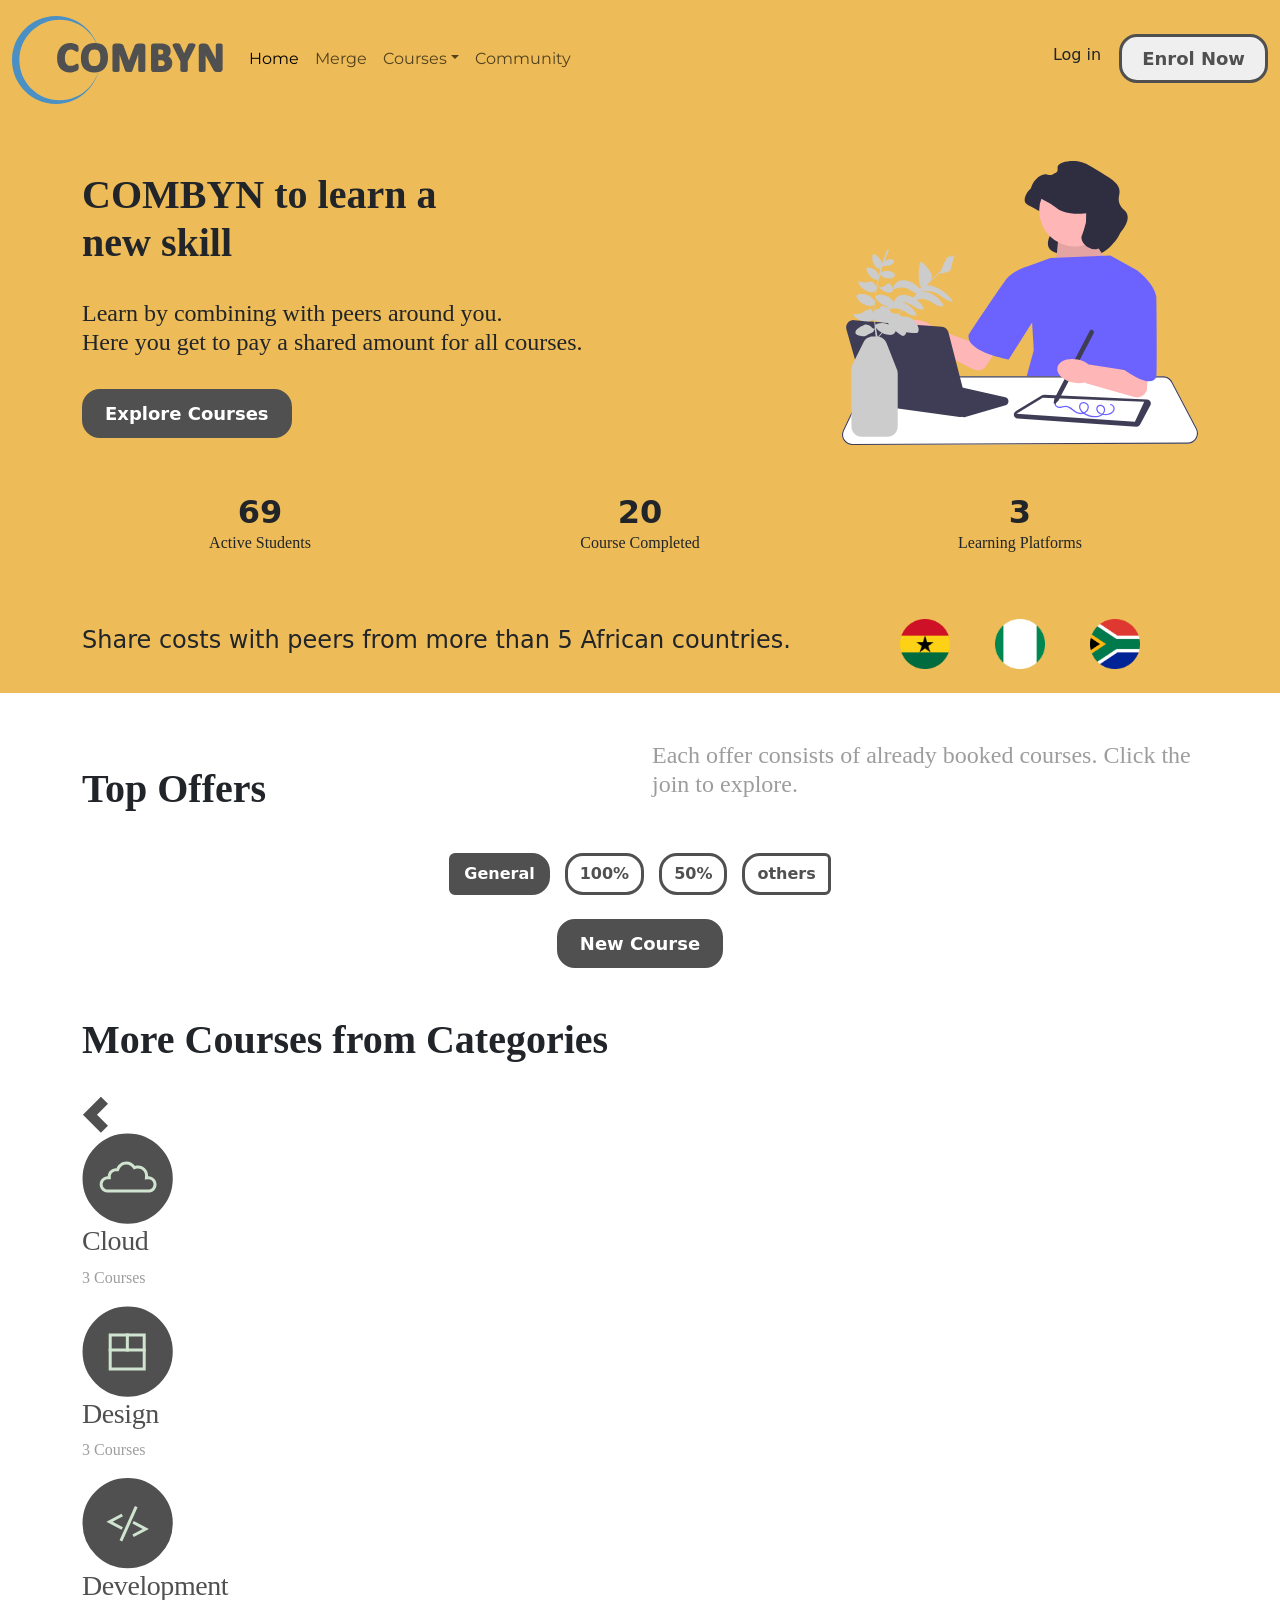
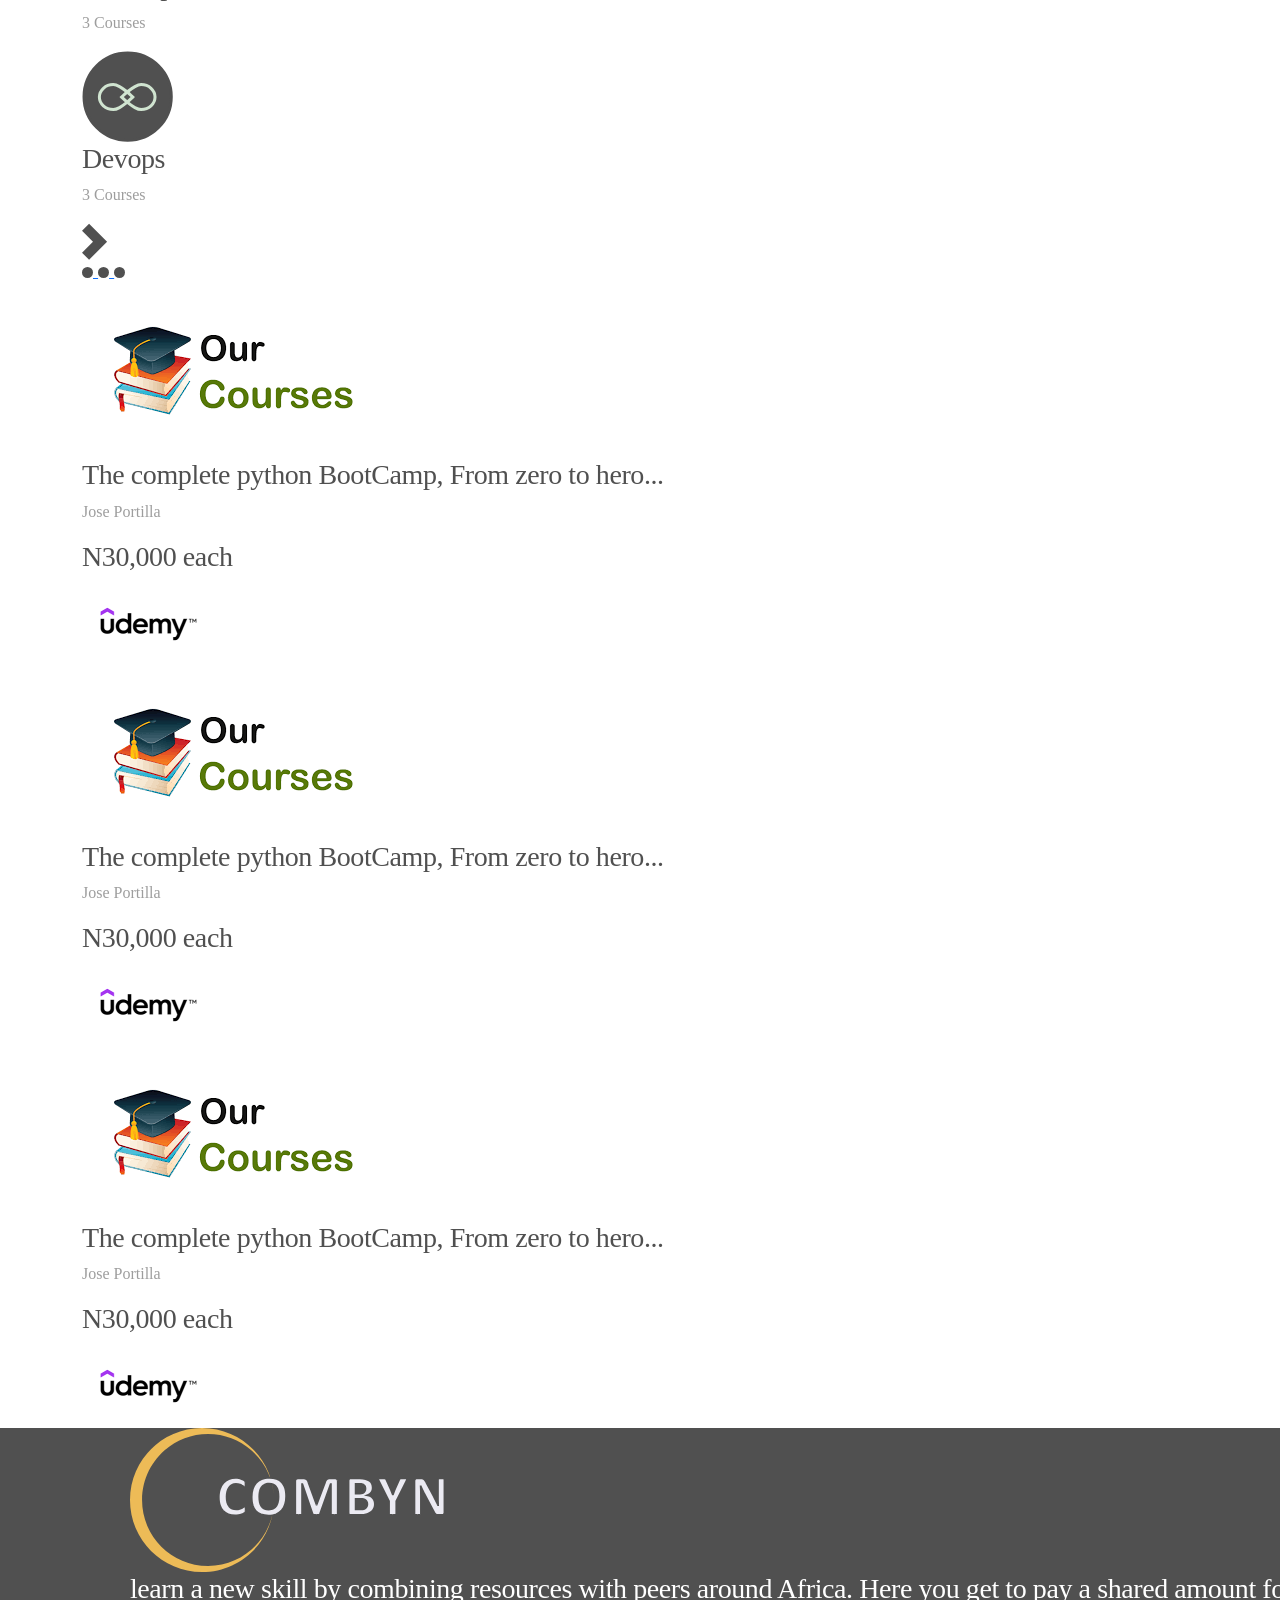
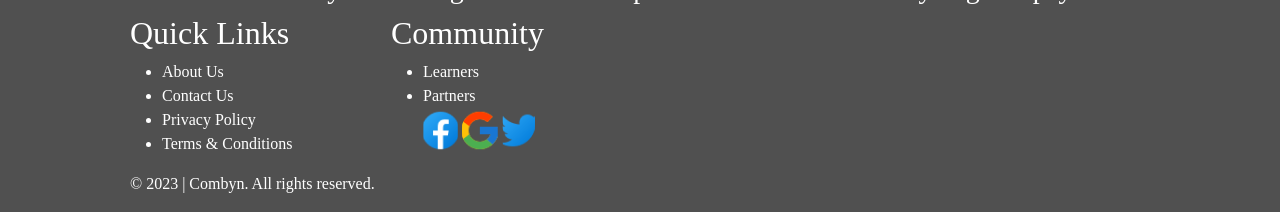
==== commit 5918a3b1: "Update index.html" ====
--- a/index.html
+++ b/index.html
@@ -177,14 +177,44 @@
             </div>
 			<nav aria-label="Page navigation example">
 			  <ul class="pagination justify-content-center">
-				<li class="page-item active p-2"><button type="button" value="button" href="#" class="butn dark page-link" role="button">General</button></li>
-				<li class="page-item p-2"><button type="button" value="button" href="#" class="butn light page-link" role="button">100%</button></li>
-				<li class="page-item p-2"><button type="button" value="button" href="#" class="butn light page-link" role="button">50%</button></li>
-				<li class="page-item p-2"><button type="button" value="button" href="#" class="butn light page-link" role="button">others</button></li>
+				<li class="page-item active p-2"><button type="button" value="button" class="butn dark page-link" role="button" id="allBooked">General</button></li>
+				<li class="page-item p-2"><button type="button" value="button" class="butn light page-link" role="button" id="fullBooked">100%</button></li>
+				<li class="page-item p-2"><button type="button" value="button" class="butn light page-link" role="button" id="halfBooked">50%</button></li>
+				<li class="page-item p-2"><button type="button" value="button" class="butn light page-link" role="button" id="neitherFullHalf">others</button></li>
 			  </ul>
 			</nav>
             <div class="row row-cols-1 row-cols-md-3 g-4">
-                <div class="col">
+                <div class="col" id="courseCard" style="display:none">
+                    <div class="card h-100">
+						<img src="images/SVGs/study_code_review.svg" class="card-img-top" alt="study" id="cardImage">
+						<div class="card-body">
+							<h3 class="card-title dark" id="cardTitle">Log2Base2 Visual Learning <span id="separator">|</span><span class="courseLength">16h</span></h3>
+							<p class="card-text dark" id="cardDescription">Learn programming, data structures & algorithm and prepare for the coding interview.</p>
+							<p class="card-text dark" id="cardLevel"><b>Beginner</b></p>
+						</div>
+						<div class="card-footer" id="cardFooter">
+							<div class="row align-items-center justify-content-center">
+								<div class="col-6">
+									<a href="#" class="butn dark left" id="cardButton">join</a>
+								</div>
+								<div class="col-6">
+									<div class="row justify-content-center">
+										<div class="col-3 text-center" id="cardPerson">
+											<img class="img-fluid" src="images/SVGs/person_dark_icon.svg" alt="" width="25px"/>
+										</div>
+										<!--<div class="col-3 text-center" id="cardPerson">
+											<img class="img-fluid" src="images/SVGs/person_dark_icon.svg" alt="" width="25px"/>
+										</div>
+										<div class="col-3 text-center" id="cardPerson">
+											<img class="img-fluid" src="images/SVGs/person_dark_icon.svg" alt="" width="25px"/>
+										</div>-->
+									</div>
+								</div>
+							</div>
+						</div>
+					</div>
+				</div>
+                <div class="col" id="courseCard" style="display:none">
                     <div class="card h-100 top-offers-card">
 						<img src="images/SVGs/study_code_review.svg" class="card-img-top" alt="study">
 						<div class="card-body">
@@ -203,6 +233,9 @@
 											<img class="img-fluid" src="images/SVGs/person_dark_icon.svg" alt="" width="25px"/>
 										</div>
 										<div class="col-3 text-center">
+											<img class="img-fluid" src="images/SVGs/person_dark_icon.svg" alt="" width="25px"/>
+										</div>
+										<div class="col-3 text-center">
 											<img class="img-fluid" src="images/SVGs/person_light_icon.svg" alt="" width="25px"/>
 										</div>
 									</div>
@@ -211,7 +244,7 @@
 						</div>
 					</div>
 				</div>
-                <div class="col">
+                <div class="col" id="courseCard" style="display:none">
                     <div class="card h-100 top-offers-card">
 						<img src="images/SVGs/study_code_review.svg" class="card-img-top" alt="study">
 						<div class="card-body">
@@ -233,7 +266,7 @@
 											<img class="img-fluid" src="images/SVGs/person_dark_icon.svg" alt="" width="25px"/>
 										</div>
 										<div class="col-3 text-center">
-											<img class="img-fluid" src="images/SVGs/person_light_icon.svg" alt="" width="25px"/>
+											<img class="img-fluid" src="images/SVGs/person_dark_icon.svg" alt="" width="25px"/>
 										</div>
 									</div>
 								</div>
@@ -241,7 +274,7 @@
 						</div>
 					</div>
 				</div>
-                <div class="col">
+                <div class="col" id="courseCard" style="display:none">
                     <div class="card h-100 top-offers-card">
 						<img src="images/SVGs/study_code_review.svg" class="card-img-top" alt="study">
 						<div class="card-body">
@@ -263,7 +296,7 @@
 											<img class="img-fluid" src="images/SVGs/person_dark_icon.svg" alt="" width="25px"/>
 										</div>
 										<div class="col-3 text-center">
-											<img class="img-fluid" src="images/SVGs/person_dark_icon.svg" alt="" width="25px"/>
+											<img class="img-fluid" src="images/SVGs/person_light_icon.svg" alt="" width="25px"/>
 										</div>
 									</div>
 								</div>
@@ -271,7 +304,7 @@
 						</div>
 					</div>
 				</div>
-                <div class="col">
+                <div class="col" id="courseCard" style="display:none">
                     <div class="card h-100 top-offers-card">
 						<img src="images/SVGs/study_code_review.svg" class="card-img-top" alt="study">
 						<div class="card-body">
@@ -290,9 +323,6 @@
 											<img class="img-fluid" src="images/SVGs/person_dark_icon.svg" alt="" width="25px"/>
 										</div>
 										<div class="col-3 text-center">
-											<img class="img-fluid" src="images/SVGs/person_dark_icon.svg" alt="" width="25px"/>
-										</div>
-										<div class="col-3 text-center">
 											<img class="img-fluid" src="images/SVGs/person_light_icon.svg" alt="" width="25px"/>
 										</div>
 									</div>
@@ -301,34 +331,7 @@
 						</div>
 					</div>
 				</div>
-                <div class="col">
-                    <div class="card h-100 top-offers-card">
-						<img src="images/SVGs/study_code_review.svg" class="card-img-top" alt="study">
-						<div class="card-body">
-							<h3 class="card-title dark">Log2Base2 Visual Learning <span id="separator">|</span><span class="courseLength">16h</span></h3>
-							<p class="card-text dark">Learn programming, data structures & algorithm and prepare for the coding interview.</p>
-							<p class="card-text dark"><b>Beginner</b></p>
-						</div>
-						<div class="card-footer">
-							<div class="row align-items-center justify-content-center">
-								<div class="col-6">
-									<a href="#" class="butn dark left">join</a>
-								</div>
-								<div class="col-6">
-									<div class="row justify-content-center">
-										<div class="col-3 text-center">
-											<img class="img-fluid" src="images/SVGs/person_dark_icon.svg" alt="" width="25px"/>
-										</div>
-										<div class="col-3 text-center">
-											<img class="img-fluid" src="images/SVGs/person_light_icon.svg" alt="" width="25px"/>
-										</div>
-									</div>
-								</div>
-							</div>
-						</div>
-					</div>
-				</div>
-                <div class="col">
+                <div class="col" id="courseCard" style="display:none">
                     <div class="card h-100 top-offers-card">
 						<img src="images/SVGs/study_code_review.svg" class="card-img-top" alt="study">
 						<div class="card-body">
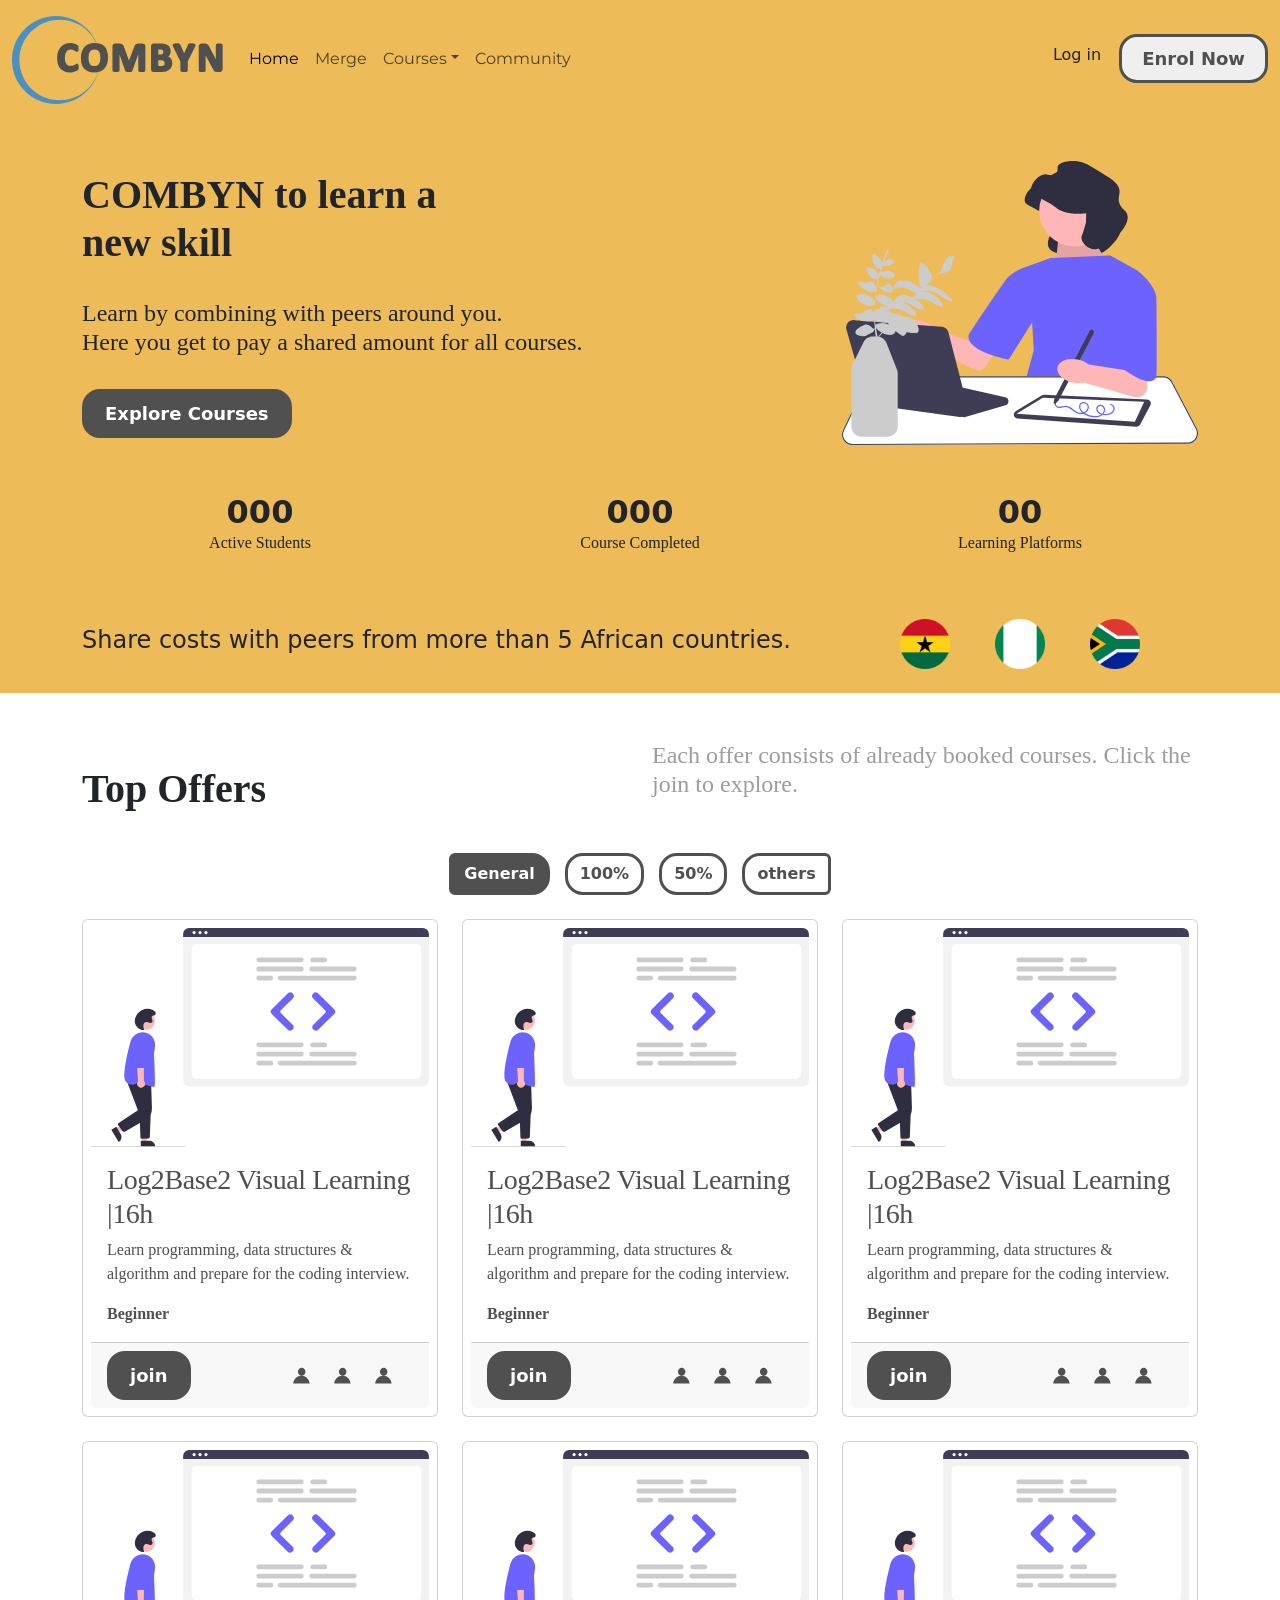
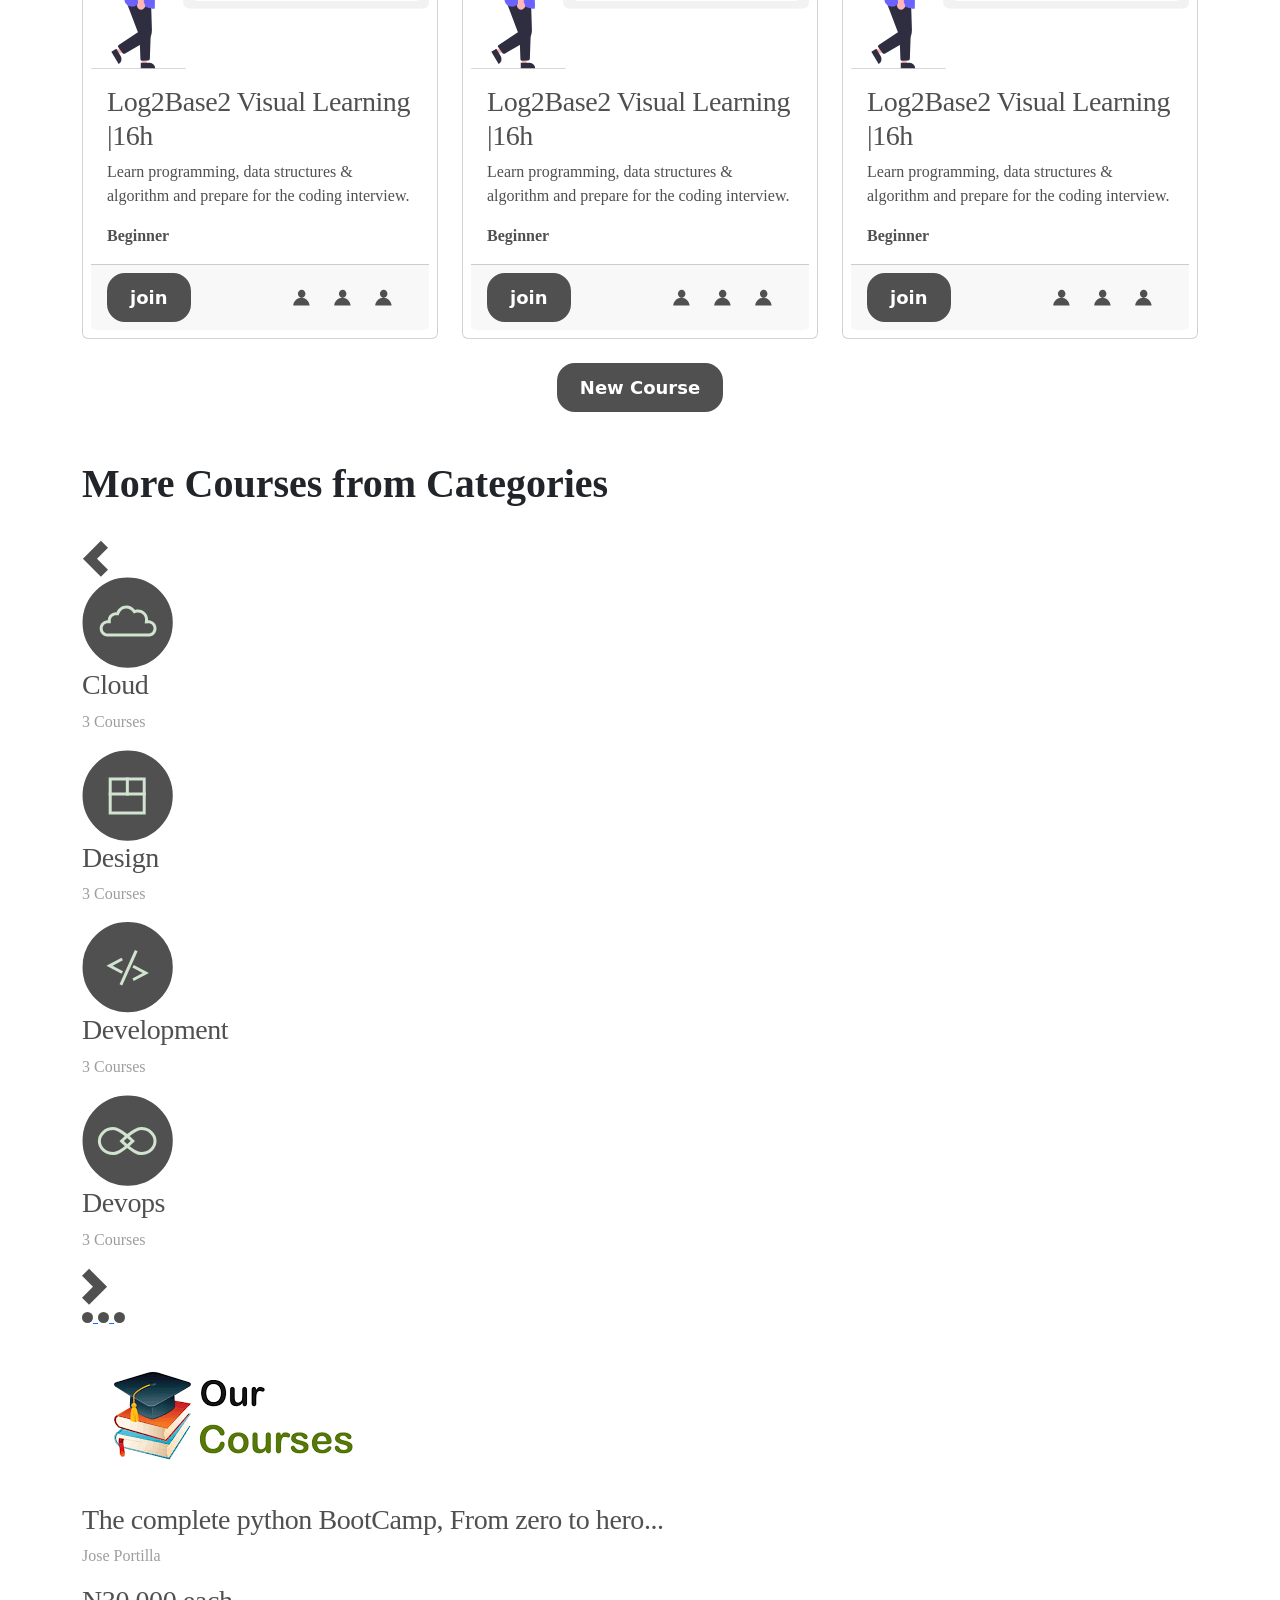
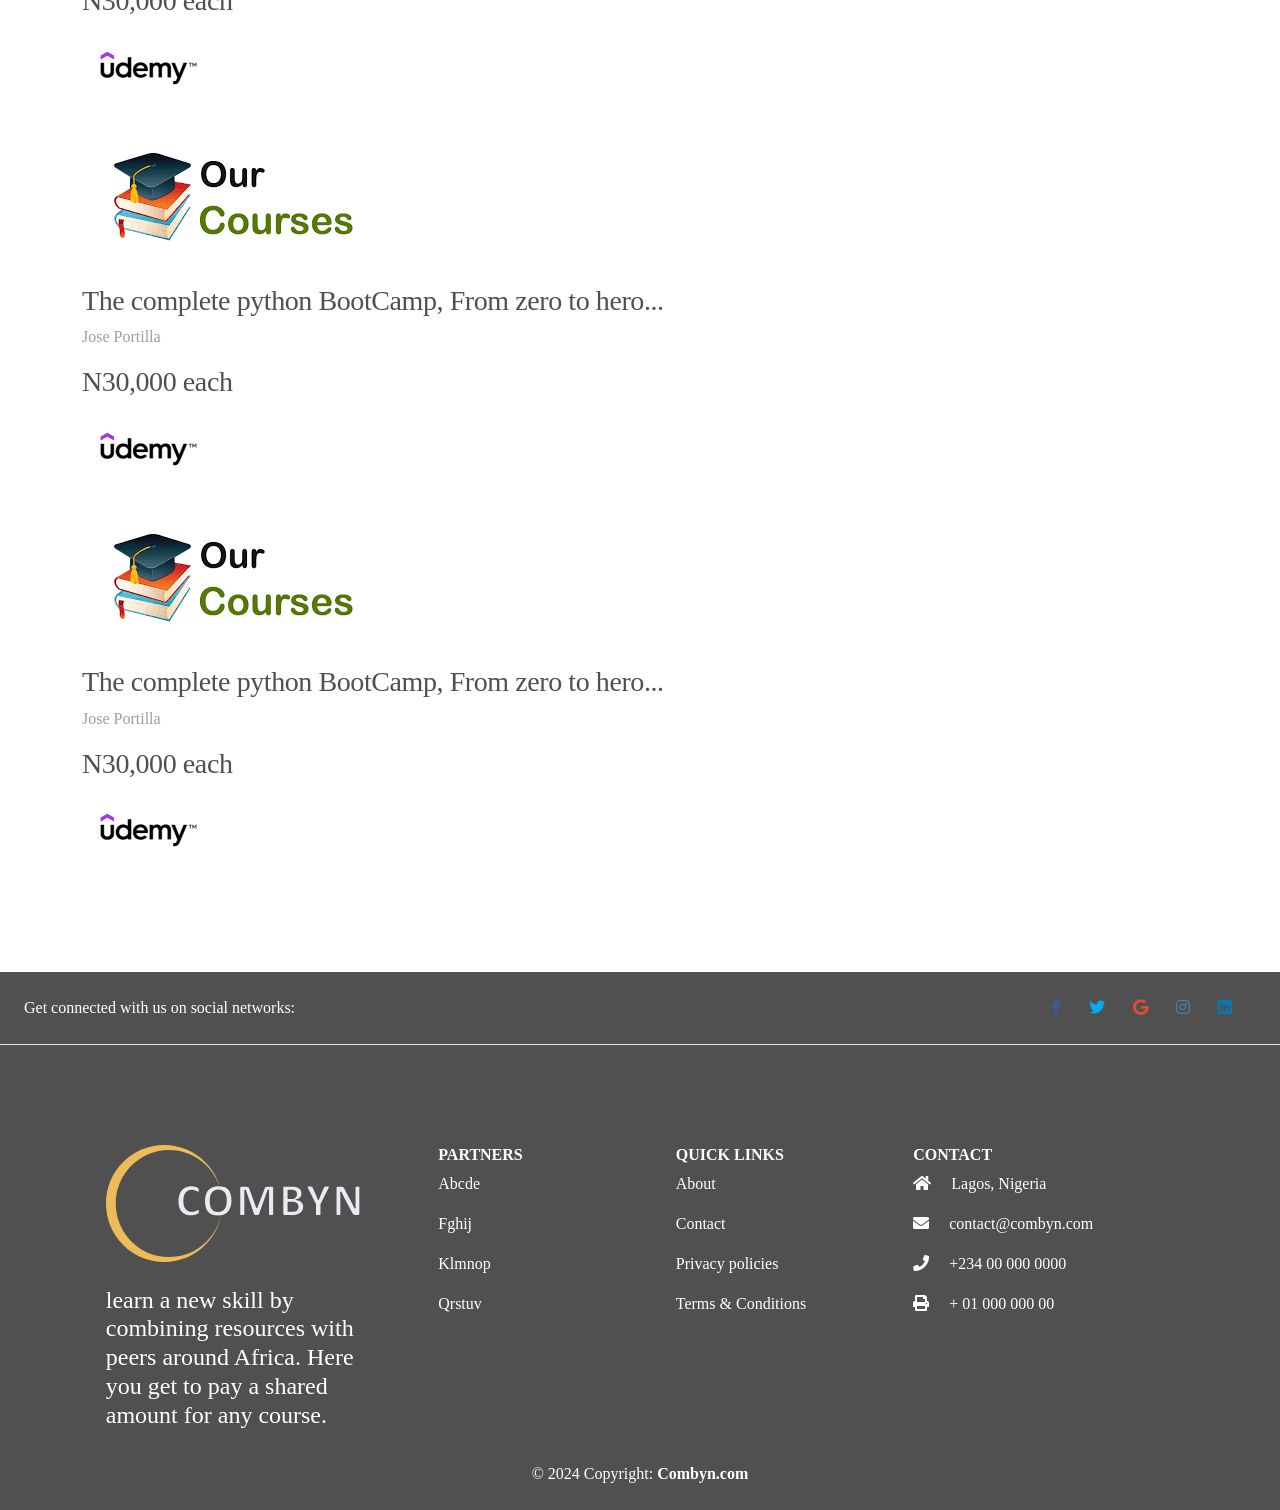
==== commit 1dec12dc: "Update index.html" ====
--- a/index.html
+++ b/index.html
@@ -8,6 +8,7 @@
         <link rel="preconnect" href="https://fonts.gstatic.com" crossorigin />
         <link href="https://fonts.googleapis.com/css2?family=Montserrat:wght@600&family=Open+Sans:wght@700&display=swap" rel="stylesheet"/>
         <link rel="icon" href="images/SVGs/title_icon.svg" type="image/svg">
+		<link rel="stylesheet" href="https://use.fontawesome.com/releases/v5.0.7/css/all.css">
         <title>combyn</title>
         <link rel="stylesheet" href="style.css"/>
         <link href="https://cdn.jsdelivr.net/npm/bootstrap@5.3.0/dist/css/bootstrap.min.css" rel="stylesheet" integrity="sha384-9ndCyUaIbzAi2FUVXJi0CjmCapSmO7SnpJef0486qhLnuZ2cdeRhO02iuK6FUUVM" crossorigin="anonymous">
@@ -184,8 +185,8 @@
 			  </ul>
 			</nav>
             <div class="row row-cols-1 row-cols-md-3 g-4">
-                <div class="col" id="courseCard" style="display:none">
-                    <div class="card h-100">
+                <div class="col" id="courseCard">
+                    <div class="card h-100 py-2 px-2">
 						<img src="images/SVGs/study_code_review.svg" class="card-img-top" alt="study" id="cardImage">
 						<div class="card-body">
 							<h3 class="card-title dark" id="cardTitle">Log2Base2 Visual Learning <span id="separator">|</span><span class="courseLength">16h</span></h3>
@@ -202,41 +203,41 @@
 										<div class="col-3 text-center" id="cardPerson">
 											<img class="img-fluid" src="images/SVGs/person_dark_icon.svg" alt="" width="25px"/>
 										</div>
-										<!--<div class="col-3 text-center" id="cardPerson">
-											<img class="img-fluid" src="images/SVGs/person_dark_icon.svg" alt="" width="25px"/>
-										</div>
-										<div class="col-3 text-center" id="cardPerson">
-											<img class="img-fluid" src="images/SVGs/person_dark_icon.svg" alt="" width="25px"/>
-										</div>-->
+										<div class="col-3 text-center" id="cardPerson">
+											<img class="img-fluid" src="images/SVGs/person_dark_icon.svg" alt="" width="25px"/>
+										</div>
+										<div class="col-3 text-center" id="cardPerson">
+											<img class="img-fluid" src="images/SVGs/person_dark_icon.svg" alt="" width="25px"/>
+										</div>
 									</div>
 								</div>
 							</div>
 						</div>
 					</div>
 				</div>
-                <div class="col" id="courseCard" style="display:none">
-                    <div class="card h-100 top-offers-card">
-						<img src="images/SVGs/study_code_review.svg" class="card-img-top" alt="study">
+                <div class="col" id="courseCard">
+                    <div class="card h-100 py-2 px-2">
+						<img src="images/SVGs/study_code_review.svg" class="card-img-top" alt="study" id="cardImage">
 						<div class="card-body">
-							<h3 class="card-title dark">Log2Base2 Visual Learning <span id="separator">|</span><span class="courseLength">16h</span></h3>
-							<p class="card-text dark">Learn programming, data structures & algorithm and prepare for the coding interview.</p>
-							<p class="card-text dark"><b>Beginner</b></p>
-						</div>
-						<div class="card-footer">
+							<h3 class="card-title dark" id="cardTitle">Log2Base2 Visual Learning <span id="separator">|</span><span class="courseLength">16h</span></h3>
+							<p class="card-text dark" id="cardDescription">Learn programming, data structures & algorithm and prepare for the coding interview.</p>
+							<p class="card-text dark" id="cardLevel"><b>Beginner</b></p>
+						</div>
+						<div class="card-footer" id="cardFooter">
 							<div class="row align-items-center justify-content-center">
 								<div class="col-6">
-									<a href="#" class="butn dark left">join</a>
+									<a href="#" class="butn dark left" id="cardButton">join</a>
 								</div>
 								<div class="col-6">
 									<div class="row justify-content-center">
-										<div class="col-3 text-center">
-											<img class="img-fluid" src="images/SVGs/person_dark_icon.svg" alt="" width="25px"/>
-										</div>
-										<div class="col-3 text-center">
-											<img class="img-fluid" src="images/SVGs/person_dark_icon.svg" alt="" width="25px"/>
-										</div>
-										<div class="col-3 text-center">
-											<img class="img-fluid" src="images/SVGs/person_light_icon.svg" alt="" width="25px"/>
+										<div class="col-3 text-center" id="cardPerson">
+											<img class="img-fluid" src="images/SVGs/person_dark_icon.svg" alt="" width="25px"/>
+										</div>
+										<div class="col-3 text-center" id="cardPerson">
+											<img class="img-fluid" src="images/SVGs/person_dark_icon.svg" alt="" width="25px"/>
+										</div>
+										<div class="col-3 text-center" id="cardPerson">
+											<img class="img-fluid" src="images/SVGs/person_dark_icon.svg" alt="" width="25px"/>
 										</div>
 									</div>
 								</div>
@@ -244,28 +245,28 @@
 						</div>
 					</div>
 				</div>
-                <div class="col" id="courseCard" style="display:none">
-                    <div class="card h-100 top-offers-card">
-						<img src="images/SVGs/study_code_review.svg" class="card-img-top" alt="study">
+                <div class="col" id="courseCard">
+                    <div class="card h-100 py-2 px-2">
+						<img src="images/SVGs/study_code_review.svg" class="card-img-top" alt="study" id="cardImage">
 						<div class="card-body">
-							<h3 class="card-title dark">Log2Base2 Visual Learning <span id="separator">|</span><span class="courseLength">16h</span></h3>
-							<p class="card-text dark">Learn programming, data structures & algorithm and prepare for the coding interview.</p>
-							<p class="card-text dark"><b>Beginner</b></p>
-						</div>
-						<div class="card-footer">
+							<h3 class="card-title dark" id="cardTitle">Log2Base2 Visual Learning <span id="separator">|</span><span class="courseLength">16h</span></h3>
+							<p class="card-text dark" id="cardDescription">Learn programming, data structures & algorithm and prepare for the coding interview.</p>
+							<p class="card-text dark" id="cardLevel"><b>Beginner</b></p>
+						</div>
+						<div class="card-footer" id="cardFooter">
 							<div class="row align-items-center justify-content-center">
 								<div class="col-6">
-									<a href="#" class="butn dark left">join</a>
+									<a href="#" class="butn dark left" id="cardButton">join</a>
 								</div>
 								<div class="col-6">
 									<div class="row justify-content-center">
-										<div class="col-3 text-center">
-											<img class="img-fluid" src="images/SVGs/person_dark_icon.svg" alt="" width="25px"/>
-										</div>
-										<div class="col-3 text-center">
-											<img class="img-fluid" src="images/SVGs/person_dark_icon.svg" alt="" width="25px"/>
-										</div>
-										<div class="col-3 text-center">
+										<div class="col-3 text-center" id="cardPerson">
+											<img class="img-fluid" src="images/SVGs/person_dark_icon.svg" alt="" width="25px"/>
+										</div>
+										<div class="col-3 text-center" id="cardPerson">
+											<img class="img-fluid" src="images/SVGs/person_dark_icon.svg" alt="" width="25px"/>
+										</div>
+										<div class="col-3 text-center" id="cardPerson">
 											<img class="img-fluid" src="images/SVGs/person_dark_icon.svg" alt="" width="25px"/>
 										</div>
 									</div>
@@ -274,29 +275,29 @@
 						</div>
 					</div>
 				</div>
-                <div class="col" id="courseCard" style="display:none">
-                    <div class="card h-100 top-offers-card">
-						<img src="images/SVGs/study_code_review.svg" class="card-img-top" alt="study">
+                <div class="col" id="courseCard">
+                    <div class="card h-100 py-2 px-2">
+						<img src="images/SVGs/study_code_review.svg" class="card-img-top" alt="study" id="cardImage">
 						<div class="card-body">
-							<h3 class="card-title dark">Log2Base2 Visual Learning <span id="separator">|</span><span class="courseLength">16h</span></h3>
-							<p class="card-text dark">Learn programming, data structures & algorithm and prepare for the coding interview.</p>
-							<p class="card-text dark"><b>Beginner</b></p>
-						</div>
-						<div class="card-footer">
+							<h3 class="card-title dark" id="cardTitle">Log2Base2 Visual Learning <span id="separator">|</span><span class="courseLength">16h</span></h3>
+							<p class="card-text dark" id="cardDescription">Learn programming, data structures & algorithm and prepare for the coding interview.</p>
+							<p class="card-text dark" id="cardLevel"><b>Beginner</b></p>
+						</div>
+						<div class="card-footer" id="cardFooter">
 							<div class="row align-items-center justify-content-center">
 								<div class="col-6">
-									<a href="#" class="butn dark left">join</a>
+									<a href="#" class="butn dark left" id="cardButton">join</a>
 								</div>
 								<div class="col-6">
 									<div class="row justify-content-center">
-										<div class="col-3 text-center">
-											<img class="img-fluid" src="images/SVGs/person_dark_icon.svg" alt="" width="25px"/>
-										</div>
-										<div class="col-3 text-center">
-											<img class="img-fluid" src="images/SVGs/person_dark_icon.svg" alt="" width="25px"/>
-										</div>
-										<div class="col-3 text-center">
-											<img class="img-fluid" src="images/SVGs/person_light_icon.svg" alt="" width="25px"/>
+										<div class="col-3 text-center" id="cardPerson">
+											<img class="img-fluid" src="images/SVGs/person_dark_icon.svg" alt="" width="25px"/>
+										</div>
+										<div class="col-3 text-center" id="cardPerson">
+											<img class="img-fluid" src="images/SVGs/person_dark_icon.svg" alt="" width="25px"/>
+										</div>
+										<div class="col-3 text-center" id="cardPerson">
+											<img class="img-fluid" src="images/SVGs/person_dark_icon.svg" alt="" width="25px"/>
 										</div>
 									</div>
 								</div>
@@ -304,26 +305,29 @@
 						</div>
 					</div>
 				</div>
-                <div class="col" id="courseCard" style="display:none">
-                    <div class="card h-100 top-offers-card">
-						<img src="images/SVGs/study_code_review.svg" class="card-img-top" alt="study">
+                <div class="col" id="courseCard">
+                    <div class="card h-100 py-2 px-2">
+						<img src="images/SVGs/study_code_review.svg" class="card-img-top" alt="study" id="cardImage">
 						<div class="card-body">
-							<h3 class="card-title dark">Log2Base2 Visual Learning <span id="separator">|</span><span class="courseLength">16h</span></h3>
-							<p class="card-text dark">Learn programming, data structures & algorithm and prepare for the coding interview.</p>
-							<p class="card-text dark"><b>Beginner</b></p>
-						</div>
-						<div class="card-footer">
+							<h3 class="card-title dark" id="cardTitle">Log2Base2 Visual Learning <span id="separator">|</span><span class="courseLength">16h</span></h3>
+							<p class="card-text dark" id="cardDescription">Learn programming, data structures & algorithm and prepare for the coding interview.</p>
+							<p class="card-text dark" id="cardLevel"><b>Beginner</b></p>
+						</div>
+						<div class="card-footer" id="cardFooter">
 							<div class="row align-items-center justify-content-center">
 								<div class="col-6">
-									<a href="#" class="butn dark left">join</a>
+									<a href="#" class="butn dark left" id="cardButton">join</a>
 								</div>
 								<div class="col-6">
 									<div class="row justify-content-center">
-										<div class="col-3 text-center">
-											<img class="img-fluid" src="images/SVGs/person_dark_icon.svg" alt="" width="25px"/>
-										</div>
-										<div class="col-3 text-center">
-											<img class="img-fluid" src="images/SVGs/person_light_icon.svg" alt="" width="25px"/>
+										<div class="col-3 text-center" id="cardPerson">
+											<img class="img-fluid" src="images/SVGs/person_dark_icon.svg" alt="" width="25px"/>
+										</div>
+										<div class="col-3 text-center" id="cardPerson">
+											<img class="img-fluid" src="images/SVGs/person_dark_icon.svg" alt="" width="25px"/>
+										</div>
+										<div class="col-3 text-center" id="cardPerson">
+											<img class="img-fluid" src="images/SVGs/person_dark_icon.svg" alt="" width="25px"/>
 										</div>
 									</div>
 								</div>
@@ -331,29 +335,29 @@
 						</div>
 					</div>
 				</div>
-                <div class="col" id="courseCard" style="display:none">
-                    <div class="card h-100 top-offers-card">
-						<img src="images/SVGs/study_code_review.svg" class="card-img-top" alt="study">
+                <div class="col" id="courseCard">
+                    <div class="card h-100 py-2 px-2">
+						<img src="images/SVGs/study_code_review.svg" class="card-img-top" alt="study" id="cardImage">
 						<div class="card-body">
-							<h3 class="card-title dark">Log2Base2 Visual Learning <span id="separator">|</span><span class="courseLength">16h</span></h3>
-							<p class="card-text dark">Learn programming, data structures & algorithm and prepare for the coding interview.</p>
-							<p class="card-text dark"><b>Beginner</b></p>
-						</div>
-						<div class="card-footer">
+							<h3 class="card-title dark" id="cardTitle">Log2Base2 Visual Learning <span id="separator">|</span><span class="courseLength">16h</span></h3>
+							<p class="card-text dark" id="cardDescription">Learn programming, data structures & algorithm and prepare for the coding interview.</p>
+							<p class="card-text dark" id="cardLevel"><b>Beginner</b></p>
+						</div>
+						<div class="card-footer" id="cardFooter">
 							<div class="row align-items-center justify-content-center">
 								<div class="col-6">
-									<a href="#" class="butn dark left">join</a>
+									<a href="#" class="butn dark left" id="cardButton">join</a>
 								</div>
 								<div class="col-6">
 									<div class="row justify-content-center">
-										<div class="col-3 text-center">
-											<img class="img-fluid" src="images/SVGs/person_dark_icon.svg" alt="" width="25px"/>
-										</div>
-										<div class="col-3 text-center">
-											<img class="img-fluid" src="images/SVGs/person_dark_icon.svg" alt="" width="25px"/>
-										</div>
-										<div class="col-3 text-center">
-											<img class="img-fluid" src="images/SVGs/person_light_icon.svg" alt="" width="25px"/>
+										<div class="col-3 text-center" id="cardPerson">
+											<img class="img-fluid" src="images/SVGs/person_dark_icon.svg" alt="" width="25px"/>
+										</div>
+										<div class="col-3 text-center" id="cardPerson">
+											<img class="img-fluid" src="images/SVGs/person_dark_icon.svg" alt="" width="25px"/>
+										</div>
+										<div class="col-3 text-center" id="cardPerson">
+											<img class="img-fluid" src="images/SVGs/person_dark_icon.svg" alt="" width="25px"/>
 										</div>
 									</div>
 								</div>
@@ -483,43 +487,101 @@
 				</div>
             </div>
 			
-        <!-- end of more courses section-->
-        <footer id="section-4">
-			<div class="container">
-				<div class="row px-5">
-					<div class="col-lg-3 col-md-3 col-sm-12">
-						<a class="navbar-brand" href="#"><img src="images/SVGs/bottom_logo.svg" alt="Logo" class="img-responsive"/>
-						<h3 class=""light>learn a new skill by combining resources with peers around Africa. 
-							Here you get to pay a shared amount for any course.
-						</h3>
-					</div>
-					<div class="col-lg-3 col-md-3 col-sm-6">
-						<h2>Quick Links</h2>
-						<ul>
-							<li><a href="#">About Us</a></li>
-							<li><a href="#">Contact Us</a></li>
-							<li><a href="#">Privacy Policy</a></li>
-							<li><a href="#">Terms & Conditions</a></li>
-						</ul>
-					</div>
-					<div class="col-lg-3 col-md-3 col-sm-6">
-						<h2>Community</h2>
-						<ul>
-							<li><a href="#">Learners</a></li>
-							<li><a href="#">Partners</a></li>
-							<div class="social">
-								<a href="#"><img src="images/social_facebook.png" alt="" /></a>
-								<a href="#"><img src="images/social_google.png" alt="" /></a>
-								<a href="#"><img src="images/social_twitter.png" alt="" /></a>
-							</div>
-						</ul>
-					</div>
-				</div>
-				<div class="row px-5">
-					<p class="copyright">© 2023 | Combyn. All rights reserved.</p>
-				</div>
+		<footer class="text-center text-lg-start">
+		  <!-- Section: Social media -->
+		  <section class="d-flex justify-content-center justify-content-lg-between p-4 border-bottom">
+			<div class="me-5 d-none d-lg-block">
+			  <span>Get connected with us on social networks:</span>
 			</div>
-        </footer>
+			<div>
+			  <a href="" class="me-4">
+				<i class="fab fa-facebook-f" style="color: #3b5998"></i>
+			  </a>
+			  <a href="" class="me-4">
+				<i class="fab fa-twitter" style="color: #00aced"></i>
+			  </a>
+			  <a href="" class="me-4">
+				<i class="fab fa-google" style="color: #dd4b39"></i>
+			  </a>
+			  <a href="" class="me-4">
+				<i class="fab fa-instagram" style="color: #517fa4"></i>
+			  </a>
+			  <a href="" class="me-4">
+				<i class="fab fa-linkedin" style="color: #007bb6"></i>
+			  </a>
+			</div>
+		  </section>
+		  <section class="">
+			<div class="container text-center text-md-start mt-5">
+			  <!-- Grid row -->
+			  <div class="row">
+				<!-- Grid column -->
+				<div class="col-md-3 col-lg-4 col-xl-3 mx-auto">
+					<a class="" href="#"><img src="images/SVGs/bottom_logo.svg" alt="Logo" class="img-fluid" /></a>
+					<p class="h4 pt-4">learn a new skill by combining resources with peers around Africa. 
+						Here you get to pay a shared amount for any course.
+					</p>
+				</div>
+				<!-- Grid column -->
+
+				<!-- Grid column -->
+				<div class="col-md-2 col-lg-2 col-xl-2 mx-auto mb-4">
+				  <!-- Links -->
+				  <h6 class="text-uppercase fw-bold">
+					Partners
+				  </h6>
+				  <p>
+					<a href="#!" class="text-reset">Abcde</a>
+				  </p>
+				  <p>
+					<a href="#!" class="text-reset">Fghij</a>
+				  </p>
+				  <p>
+					<a href="#!" class="text-reset">Klmnop</a>
+				  </p>
+				  <p>
+					<a href="#!" class="text-reset">Qrstuv</a>
+				  </p>
+				</div>
+				<!-- Grid column -->
+
+				<!-- Grid column -->
+				<div class="col-md-3 col-lg-2 col-xl-2 mx-auto mb-4">
+				  <!-- Links -->
+				  <h6 class="text-uppercase fw-bold">
+					Quick links
+				  </h6>
+				  <p><a href="#!" class="text-reset">About</a></p>
+				  <p><a href="#!" class="text-reset">Contact</a></p>
+				  <p><a href="#!" class="text-reset">Privacy policies</a></p>
+				  <p><a href="#!" class="text-reset">Terms & Conditions</a></p>
+				</div>
+				<div class="col-md-4 col-lg-3 col-xl-3 mx-auto">
+				  <!-- Links -->
+				  <h6 class="text-uppercase fw-bold">Contact</h6>
+				  <p><i class="fas fa-home me-3"></i> Lagos, Nigeria</p>
+				  <p>
+					<i class="fas fa-envelope me-3"></i>
+					contact@combyn.com
+				  </p>
+				  <p><i class="fas fa-phone me-3"></i> +234 00 000 0000</p>
+				  <p><i class="fas fa-print me-3"></i> + 01 000 000 00</p>
+				</div>
+				<!-- Grid column -->
+			  </div>
+			  <!-- Grid row -->
+			</div>
+		  </section>
+		  <!-- Section: Links  -->
+
+		  <!-- Copyright -->
+		  <div class="text-center p-4">
+			© 2024 Copyright:
+			<a class="text-reset fw-bold" href="#">Combyn.com</a>
+		  </div>
+		  <!-- Copyright -->
+		</footer>
+<!-- Footer -->
         <script src="https://cdn.jsdelivr.net/npm/bootstrap@5.3.0/dist/js/bootstrap.bundle.min.js" integrity="sha384-geWF76RCwLtnZ8qwWowPQNguL3RmwHVBC9FhGdlKrxdiJJigb/j/68SIy3Te4Bkz" crossorigin="anonymous"></script>   
         <script src = "main.js"></script>
     </body>
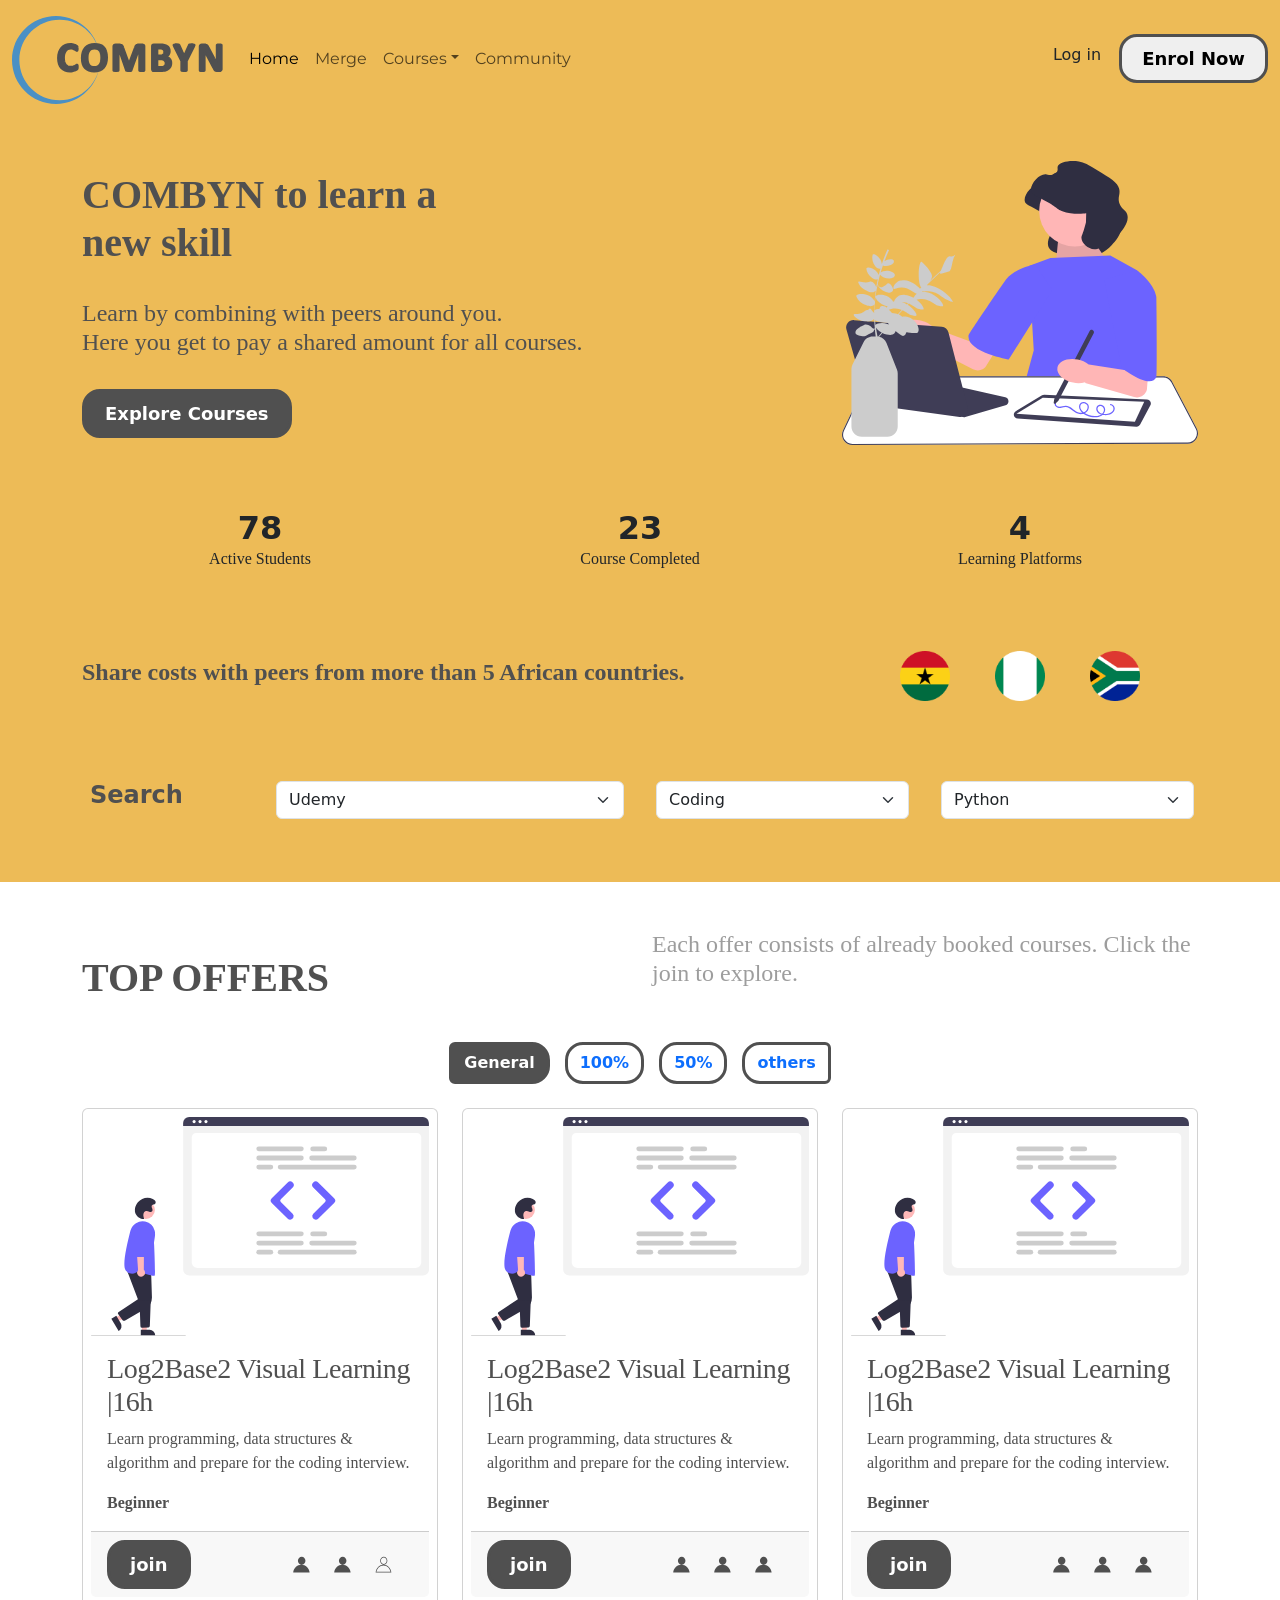
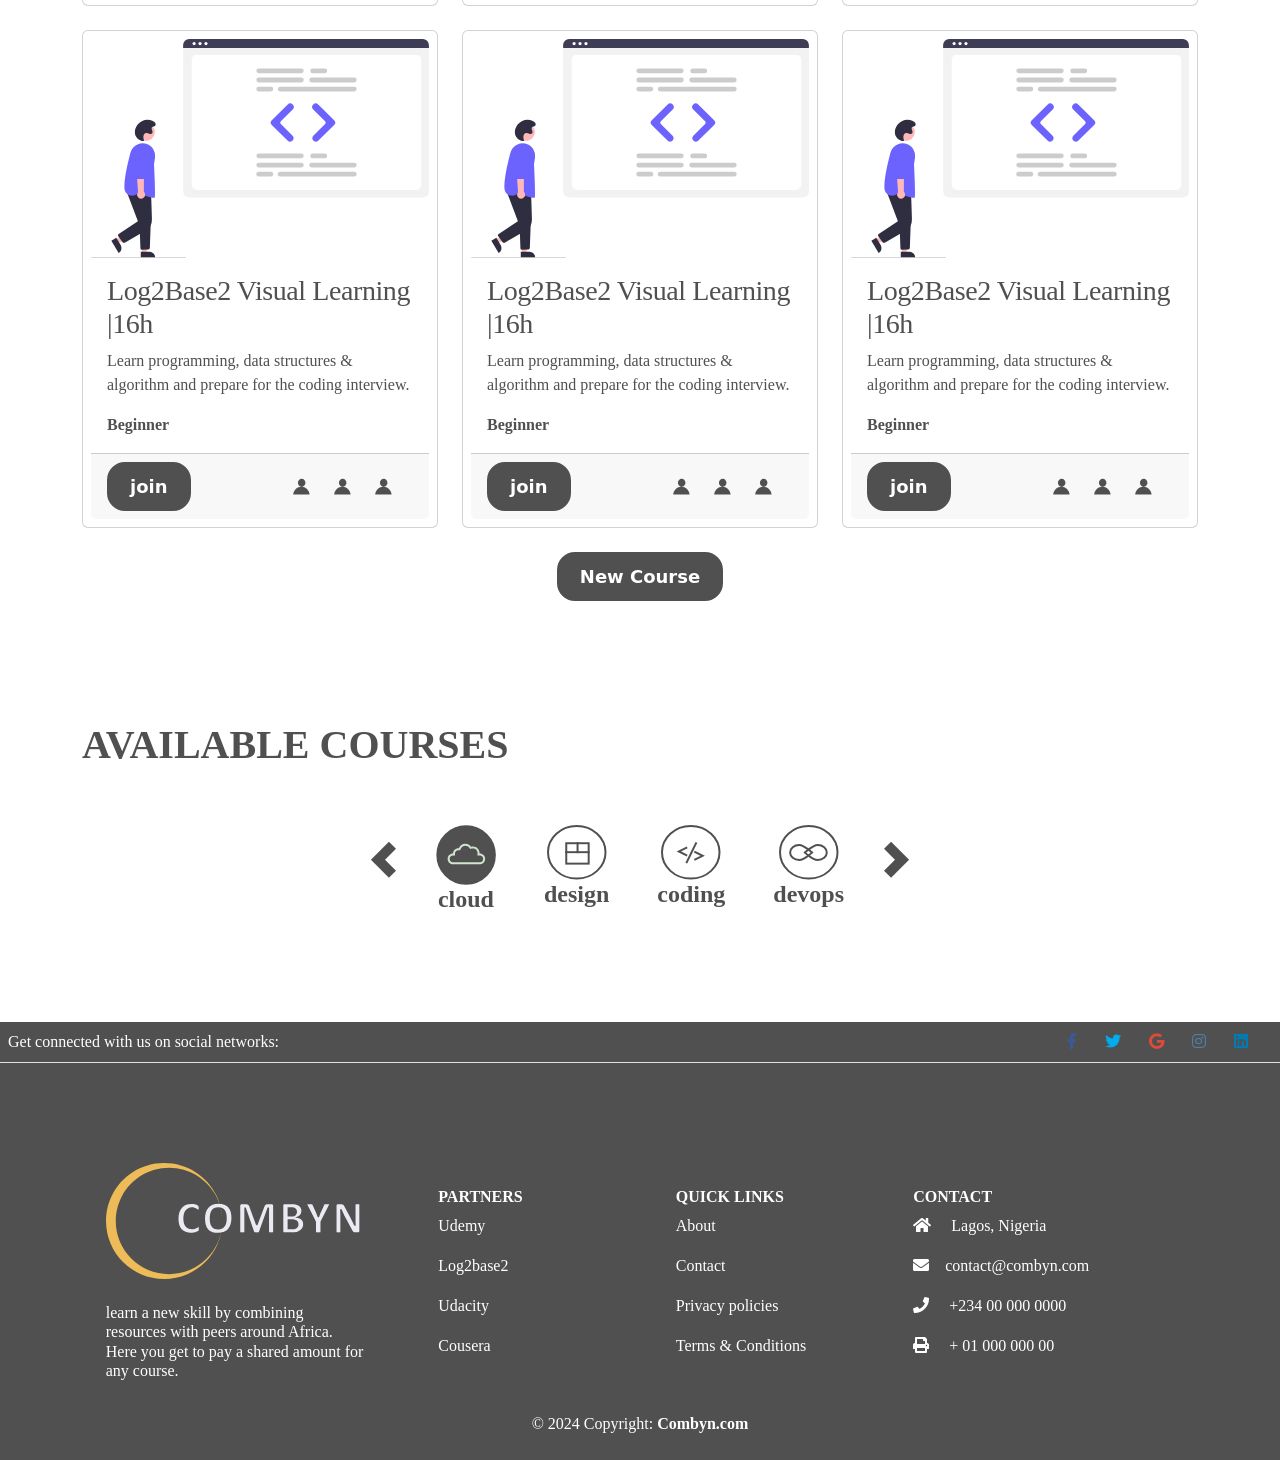
==== commit d076ba6f: "update hmtl js" ====
--- a/index.html
+++ b/index.html
@@ -118,9 +118,9 @@
                 <!-- end of navigation bar -->
 					<div class="row">
 						<div class="col-lg-8" style="padding-top: 10px; padding-bottom: 20px">
-							<h1 class="d-flex py-4"><b>COMBYN to learn a <br/>
+							<h1 class="d-flex py-4 dark"><b>COMBYN to learn a <br/>
 								new skill</b></h1>
-							<p class="h4 pb-4">
+							<p class="h4 pb-4 dark">
 								Learn by combining with peers around you.<br/> 
 								Here you get to pay a shared amount for all courses.
 							</p>
@@ -131,22 +131,22 @@
 						</div>
 					</div>
 					<div class="row justify-content-center py-4">
-								<div class="col-4 px-4 text-center">
+								<div class="col-4 px-4 py-3 text-center">
 									<span class="num h2" data-val="200" style="font-weight: bold;">000</span>
 									<p class="">Active Students</p>
 								</div>
-								<div class="col-4 px-4 text-center">
+								<div class="col-4 px-4 py-3 text-center">
 									<span class="num h2" data-val="055" style="font-weight: bold;">000</span>
 									<p class="counter-title">Course Completed</p>
 								</div>
-								<div class="col-4 px-4 text-center">
+								<div class="col-4 px-4 py-3 text-center">
 									<span class="num h2" data-val="010" style="font-weight: bold;">00</span>
 									<p class="counter-title">Learning Platforms</p>
 								</div>
 					</div>
 					<div class="row align-items-center">
 						<div class="col-lg-8">
-							<h4>Share costs with peers from more than 5 African countries.</h4>
+							<p class="h4 dark fw-bold">Share costs with peers from more than 5 African countries.</h4>
 						</div>
 						<div class="col-lg-4">
 							<div class="row py-4 justify-content-center">
@@ -163,12 +163,43 @@
 						</div>
 					</div>
             </div>
+			<div class="container py-5">
+				<div class="row">
+					<div class="col-lg-2 py-2 pb-3">
+						<h4 class="dark fw-bold px-2">Search</h4>
+					</div>
+					<div class="col-lg-4 py-2 px-3">
+						<select class="form-select" aria-label="Default select example">
+							<option selected>Udemy</option>
+							<option value="1">Log2base2</option>
+							<option value="2">Udacity</option>
+							<option value="3">Cousera</option>
+						</select>
+					</div>
+					<div class="col-lg-3 py-2 px-3">
+						<select class="form-select" aria-label="Default select example">
+							<option selected>Coding</option>
+							<option value="1">Cloud</option>
+							<option value="2">Design</option>
+							<option value="3">DevOps</option>
+						</select>
+					</div>
+					<div class="col-lg-3 py-2 px-3">
+						<select class="form-select" aria-label="Default select example">
+							<option selected>Python</option>
+							<option value="1">Java Script</option>
+							<option value="2">C#</option>
+							<option value="3">Java</option>
+						</select>
+					</div>
+				</div>
+			</div>
         </header>
         <!-- end of header section -->
-        <div class="container pt-5" id="section-2">
+        <div class="container py-5" id="section-2">
             <div class="row">
                 <div class="col-lg-6">
-					<h1 class="d-flex py-4"><b>Top Offers</b></h2>
+					<h1 class="d-flex py-4 dark"><b>TOP OFFERS</b></h2>
 				</div>
 				<div class="col-lg-6">
                     <p class="h4 pb-4 light">
@@ -207,7 +238,7 @@
 											<img class="img-fluid" src="images/SVGs/person_dark_icon.svg" alt="" width="25px"/>
 										</div>
 										<div class="col-3 text-center" id="cardPerson">
-											<img class="img-fluid" src="images/SVGs/person_dark_icon.svg" alt="" width="25px"/>
+											<img class="img-fluid" src="images/SVGs/person_light_icon.svg" alt="" width="25px"/>
 										</div>
 									</div>
 								</div>
@@ -371,125 +402,37 @@
 			</div>
 		</div>
         <!-- end of top offers section -->
-        <div class="container" id="section-3">
-            <div class="row">
-                <div class="top-slides">
-                    <h1 class="d-flex py-4"><b>More Courses from Categories</b></h1>
-                    <div class="course-carousel">
-                        <div class="button">
-                            <a href="#"><img src="images/SVGs/button_previous.svg" alt="" /></a>
-                        </div>
-                            <div class="carousel-card">
-                                <img class="card-image" src="images/SVGs/courses_cloud.svg" alt="" />
-                                <div class="card-content">
-                                    <h3 class="dark">Cloud</h3>
-                                    <p class="light">3 Courses</p>
-                                </div>
-                            </div>
-                            <div class="carousel-card">
-                                <img class="card-image" src="images/SVGs/courses_design.svg" alt="" />
-                                <div class="card-content">
-                                    <h3 class="dark">Design</h3>
-                                    <p class="light">3 Courses</p>
-                                </div>
-                            </div>
-                            <div class="carousel-card">
-                                <img class="card-image" src="images/SVGs/courses_development.svg" alt="" />
-                                <div class="card-content">
-                                    <h3 class="dark">Development</h3>
-                                    <p class="light">3 Courses</p>
-                                </div>
-                            </div>
-                            <div class="carousel-card">
-                                <img class="card-image" src="images/SVGs/courses_devops.svg" alt="" />
-                                <div class="card-content">
-                                    <h3 class="dark">Devops</h3>
-                                    <p class="light">3 Courses</p>
-                                </div>
-                            </div>
-                            <div class="button">
-                                <a href="#">
-                                    <img src="images/SVGs/button_next.svg" alt="" />
-                                </a>
-                            </div>
-                        </div>
-                        <div class="dots">
-                            <a href="#">
-                                <img src="images/SVGs/dot_icon.svg" alt="" />
-                            </a>
-                            <a href="#">
-                                <img src="images/SVGs/dot_icon.svg" alt="" />
-                            </a>
-                            <a href="#">
-                                <img src="images/SVGs/dot_icon.svg" alt="" />
-                            </a>
-                        </div>
-                    </div>
-                    <div class="row">
-                        <div class="column">
-                            <div class="course-card">
-                                <div class="card-image">
-                                    <img src="images/courses.png" alt="" />
-                                </div>
-                                <div class="content">
-                                    <h3 class="dark">The complete python BootCamp, From zero to hero...</h3>
-                                    <p class="light">Jose Portilla</p>
-                                </div>
-                                <div class="bottom-price">
-                                    <div class="left">
-                                        <h3 class="price dark">N30,000 each</h3>
-                                    </div>
-                                    <div class="right">
-                                        <img src="images/udemy_image.png" alt="" />
-                                    </div>
-                                </div>
-                            </div>
-                        </div>
-                        <div class="column">
-                            <div class="course-card">
-                                <div class="card-image">
-                                    <img src="images/courses.png" alt="" />
-                                </div>
-                                <div class="content">
-                                    <h3 class="dark">The complete python BootCamp, From zero to hero...</h3>
-                                    <p class="light">Jose Portilla</p>
-                                </div>
-                                <div class="bottom-price">
-                                    <div class="left">
-                                        <h3 class="price dark">N30,000 each</h3>
-                                    </div>
-                                    <div class="right">
-                                        <img src="images/udemy_image.png" alt="" />
-                                    </div>
-                                </div>
-                            </div>
-                        </div>
-                        <div class="column">
-                            <div class="course-card">
-                                <div class="card-image">
-                                    <img src="images/courses.png" alt="" />
-                                </div>
-                                <div class="content">
-                                    <h3 class="dark">The complete python BootCamp, From zero to hero...</h3>
-                                    <p class="light">Jose Portilla</p>
-                                </div>
-                                <div class="bottom-price">
-                                    <div class="left">
-                                        <h3 class="price dark">N30,000 each</h3>
-                                    </div>
-                                    <div class="right">
-                                        <img src="images/udemy_image.png" alt="" />
-                                    </div>
-                                </div>
-                            </div>
-                        </div>
-                    </div>
-				</div>
-            </div>
+        <div class="container pt-5" id="section-3">
+			<div class="row">
+    	        <h1 class="d-flex dark pb-5"><b>AVAILABLE COURSES</b></h1>
+			</div>
+            <nav aria-label="Page navigation example">
+				<ul class="pagination justify-content-center text-center">
+				  <li class="page-item pt-3 px-3"><a href="#"><img src="images/SVGs/button_previous.svg" alt="" class="img-fluid" /></a></li>
+				  <li class="page-item px-4">
+					<img class="card-image img-fluid" id="cloud" src="images/SVGs/courses_cloud_dark.svg" alt="" width="60px" onclick="inActiveButtonCloud(this)"/>
+					<p class="h4 dark fw-bold">cloud</p>
+				  </li>
+				  <li class="page-item px-4">
+					<img class="card-image img-fluid" id="design" src="images/SVGs/courses_design_light.svg" alt="" width="60px" onclick="activeButtonDesign(this)"/>
+					<p class="h4 dark fw-bold">design</p>
+				  </li>
+				  <li class="page-item px-4">
+					<img class="card-image img-fluid" id="development" src="images/SVGs/courses_development_light.svg" alt="" width="60px" onclick="activeButtonDevelopment(this)"/>
+					<p class="h4 dark fw-bold">coding</p>
+				  </li>
+				  <li class="page-item px-4">
+					<img class="card-image img-fluid" id="devops" src="images/SVGs/courses_devops_light.svg" alt="" width="60px" onclick="activeButtonDevops(this)"/>
+					<p class="h4 dark fw-bold">devops</p>
+				  </li>
+				  <li class="page-item pt-3 px-3"><a href="#"><img src="images/SVGs/button_next.svg" alt="" class="img-fluid"/></a></li>
+				</ul>
+			</nav>
+        </div>
 			
 		<footer class="text-center text-lg-start">
 		  <!-- Section: Social media -->
-		  <section class="d-flex justify-content-center justify-content-lg-between p-4 border-bottom">
+		  <section class="d-flex justify-content-center justify-content-lg-between p-2 border-bottom">
 			<div class="me-5 d-none d-lg-block">
 			  <span>Get connected with us on social networks:</span>
 			</div>
@@ -512,76 +455,43 @@
 			</div>
 		  </section>
 		  <section class="">
-			<div class="container text-center text-md-start mt-5">
-			  <!-- Grid row -->
+			<div class="container text-center text-md-start">
 			  <div class="row">
-				<!-- Grid column -->
 				<div class="col-md-3 col-lg-4 col-xl-3 mx-auto">
 					<a class="" href="#"><img src="images/SVGs/bottom_logo.svg" alt="Logo" class="img-fluid" /></a>
-					<p class="h4 pt-4">learn a new skill by combining resources with peers around Africa. 
+					<p class="h6 pt-4">learn a new skill by combining resources with peers around Africa. 
 						Here you get to pay a shared amount for any course.
 					</p>
 				</div>
-				<!-- Grid column -->
-
-				<!-- Grid column -->
-				<div class="col-md-2 col-lg-2 col-xl-2 mx-auto mb-4">
-				  <!-- Links -->
-				  <h6 class="text-uppercase fw-bold">
-					Partners
-				  </h6>
-				  <p>
-					<a href="#!" class="text-reset">Abcde</a>
-				  </p>
-				  <p>
-					<a href="#!" class="text-reset">Fghij</a>
-				  </p>
-				  <p>
-					<a href="#!" class="text-reset">Klmnop</a>
-				  </p>
-				  <p>
-					<a href="#!" class="text-reset">Qrstuv</a>
-				  </p>
-				</div>
-				<!-- Grid column -->
-
-				<!-- Grid column -->
-				<div class="col-md-3 col-lg-2 col-xl-2 mx-auto mb-4">
-				  <!-- Links -->
-				  <h6 class="text-uppercase fw-bold">
-					Quick links
-				  </h6>
+				<div class="col-md-2 col-lg-2 col-xl-2 mx-auto pt-4">
+				  <h6 class="text-uppercase fw-bold light">Partners</h6>
+				  <p ><a href="#!" class="text-reset">Udemy</a></p>
+				  <p><a href="#!" class="text-reset">Log2base2</a></p>
+				  <p><a href="#!" class="text-reset">Udacity</a></p>
+				  <p><a href="#!" class="text-reset">Cousera</a></p>
+				</div>
+				<div class="col-md-3 col-lg-2 col-xl-2 mx-auto pt-4">
+				  <h6 class="text-uppercase fw-bold">Quick links</h6>
 				  <p><a href="#!" class="text-reset">About</a></p>
 				  <p><a href="#!" class="text-reset">Contact</a></p>
 				  <p><a href="#!" class="text-reset">Privacy policies</a></p>
 				  <p><a href="#!" class="text-reset">Terms & Conditions</a></p>
 				</div>
-				<div class="col-md-4 col-lg-3 col-xl-3 mx-auto">
-				  <!-- Links -->
+				<div class="col-md-4 col-lg-3 col-xl-3 mx-auto pt-4">
 				  <h6 class="text-uppercase fw-bold">Contact</h6>
 				  <p><i class="fas fa-home me-3"></i> Lagos, Nigeria</p>
-				  <p>
-					<i class="fas fa-envelope me-3"></i>
-					contact@combyn.com
-				  </p>
+				  <p><i class="fas fa-envelope me-3"></i>contact@combyn.com</p>
 				  <p><i class="fas fa-phone me-3"></i> +234 00 000 0000</p>
 				  <p><i class="fas fa-print me-3"></i> + 01 000 000 00</p>
 				</div>
-				<!-- Grid column -->
 			  </div>
-			  <!-- Grid row -->
 			</div>
 		  </section>
-		  <!-- Section: Links  -->
-
-		  <!-- Copyright -->
 		  <div class="text-center p-4">
 			© 2024 Copyright:
 			<a class="text-reset fw-bold" href="#">Combyn.com</a>
 		  </div>
-		  <!-- Copyright -->
 		</footer>
-<!-- Footer -->
         <script src="https://cdn.jsdelivr.net/npm/bootstrap@5.3.0/dist/js/bootstrap.bundle.min.js" integrity="sha384-geWF76RCwLtnZ8qwWowPQNguL3RmwHVBC9FhGdlKrxdiJJigb/j/68SIy3Te4Bkz" crossorigin="anonymous"></script>   
         <script src = "main.js"></script>
     </body>
--- a/style.css
+++ b/style.css
@@ -47,7 +47,7 @@
 
 .butn.light{
     border: 3px solid var(--dark-brown-color);
-    color: var(--dark-brown-color)
+    background-color: none;
 }
 
 /* Header */
@@ -74,28 +74,6 @@
 	vertical-align: 10px;
 }
 
-.achievements{
-	display: flex;
-	align-items: center;
-	gap: 80px;
-}
-
-.achievements .achievement{
-    color: var(--dark-brown-color);
-	width: 158px;
-}
-
-.achievements .achievement h3{
-	font-weight: bold;
-	font-size: 40px;
-	text-align: center;
-	margin-bottom: 0px;
-}
-
-.achievements .achievement p{
-	margin-top: 0px;
-}
-
 /* second page */
 
 .page-item.active .page-link{
@@ -139,18 +117,8 @@
     color: rgba(80, 80, 80, 0.56);
 }
 
-h2.dark, h3.dark, p.dark{
+h1.dark, h2.dark, h3.dark, h4.dark, p.dark{
     color: var(--dark-brown-color)
-}
-
-.percent-section{
-    justify-content: space-between;
-    text-align: center;
-    top: 36px;
-}
-
-.percent-section ul li{
-    display: inline;
 }
 
 .top-offers-cards-section{
@@ -323,25 +291,5 @@
     padding: 5px;
 }
 
-.footer-section ul{
-    list-style-type: none;
-    padding-left: 20px;
-}
-
-.footer-section{
-    display: grid;
-    grid-template-columns: 3fr 2fr 2fr;
-}
-
-.footer-section ul li{
-    margin: 16px 0;
-}
-
   /* Responsive columns - one column layout (vertical) on small screens */
-@media screen and (max-width: 600px){
-    .column {
-      width: 100%;
-      display: block;
-      margin-bottom: 20px;
-    }
-}
+
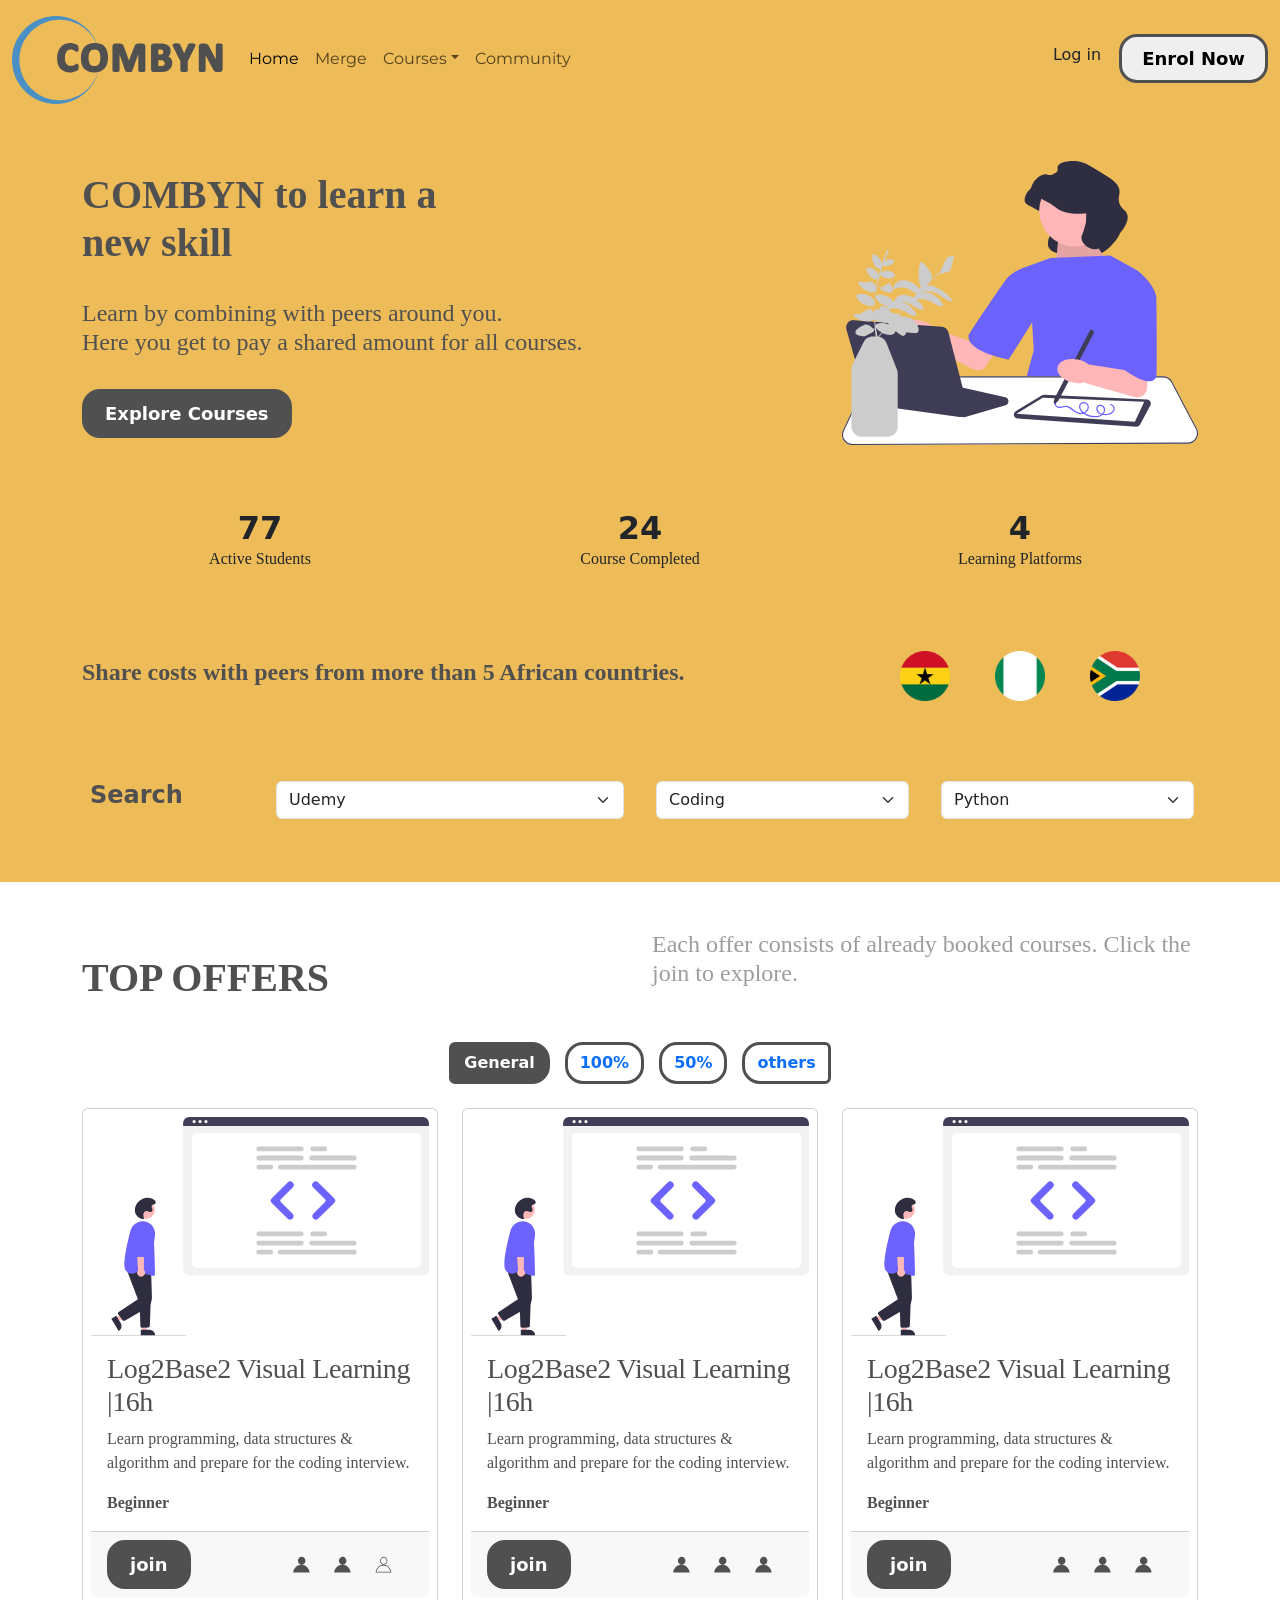
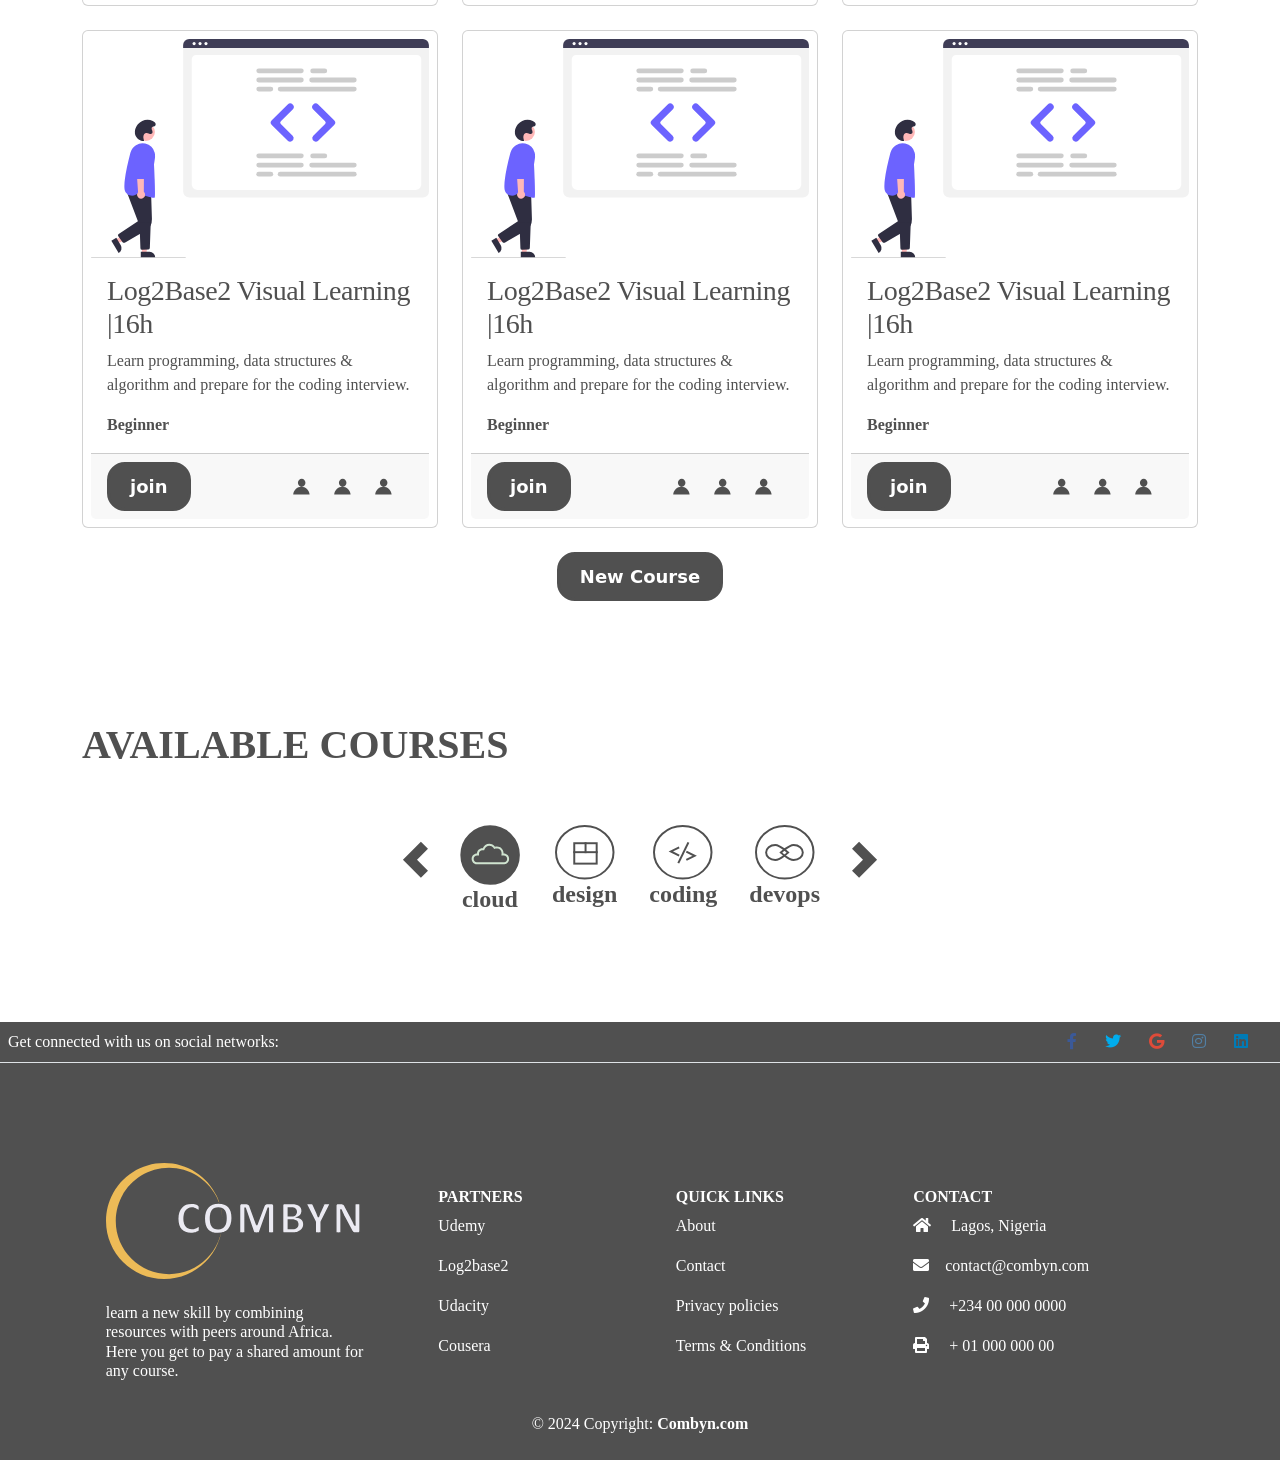
==== commit 96b9117c: "update hmtl js" ====
--- a/index.html
+++ b/index.html
@@ -409,19 +409,19 @@
             <nav aria-label="Page navigation example">
 				<ul class="pagination justify-content-center text-center">
 				  <li class="page-item pt-3 px-3"><a href="#"><img src="images/SVGs/button_previous.svg" alt="" class="img-fluid" /></a></li>
-				  <li class="page-item px-4">
+				  <li class="page-item px-3">
 					<img class="card-image img-fluid" id="cloud" src="images/SVGs/courses_cloud_dark.svg" alt="" width="60px" onclick="inActiveButtonCloud(this)"/>
 					<p class="h4 dark fw-bold">cloud</p>
 				  </li>
-				  <li class="page-item px-4">
+				  <li class="page-item px-3">
 					<img class="card-image img-fluid" id="design" src="images/SVGs/courses_design_light.svg" alt="" width="60px" onclick="activeButtonDesign(this)"/>
 					<p class="h4 dark fw-bold">design</p>
 				  </li>
-				  <li class="page-item px-4">
+				  <li class="page-item px-3">
 					<img class="card-image img-fluid" id="development" src="images/SVGs/courses_development_light.svg" alt="" width="60px" onclick="activeButtonDevelopment(this)"/>
 					<p class="h4 dark fw-bold">coding</p>
 				  </li>
-				  <li class="page-item px-4">
+				  <li class="page-item px-3">
 					<img class="card-image img-fluid" id="devops" src="images/SVGs/courses_devops_light.svg" alt="" width="60px" onclick="activeButtonDevops(this)"/>
 					<p class="h4 dark fw-bold">devops</p>
 				  </li>
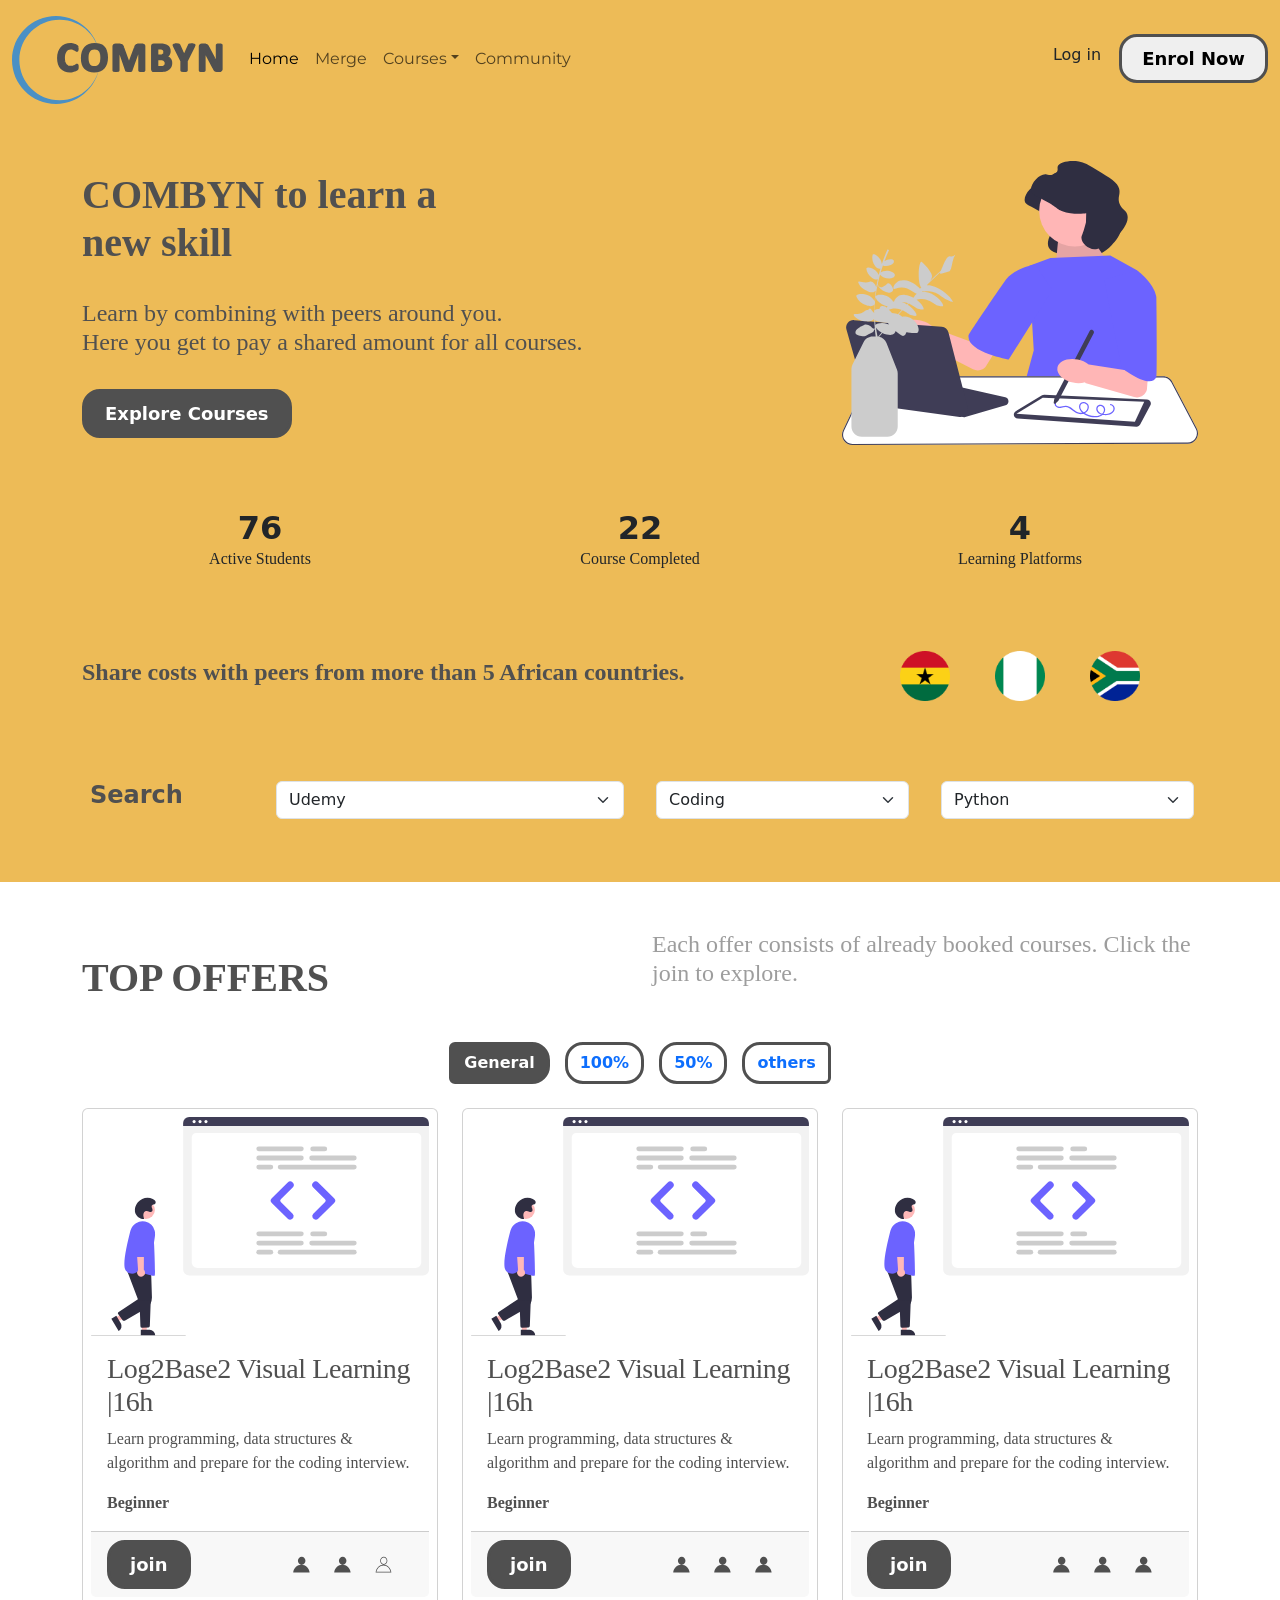
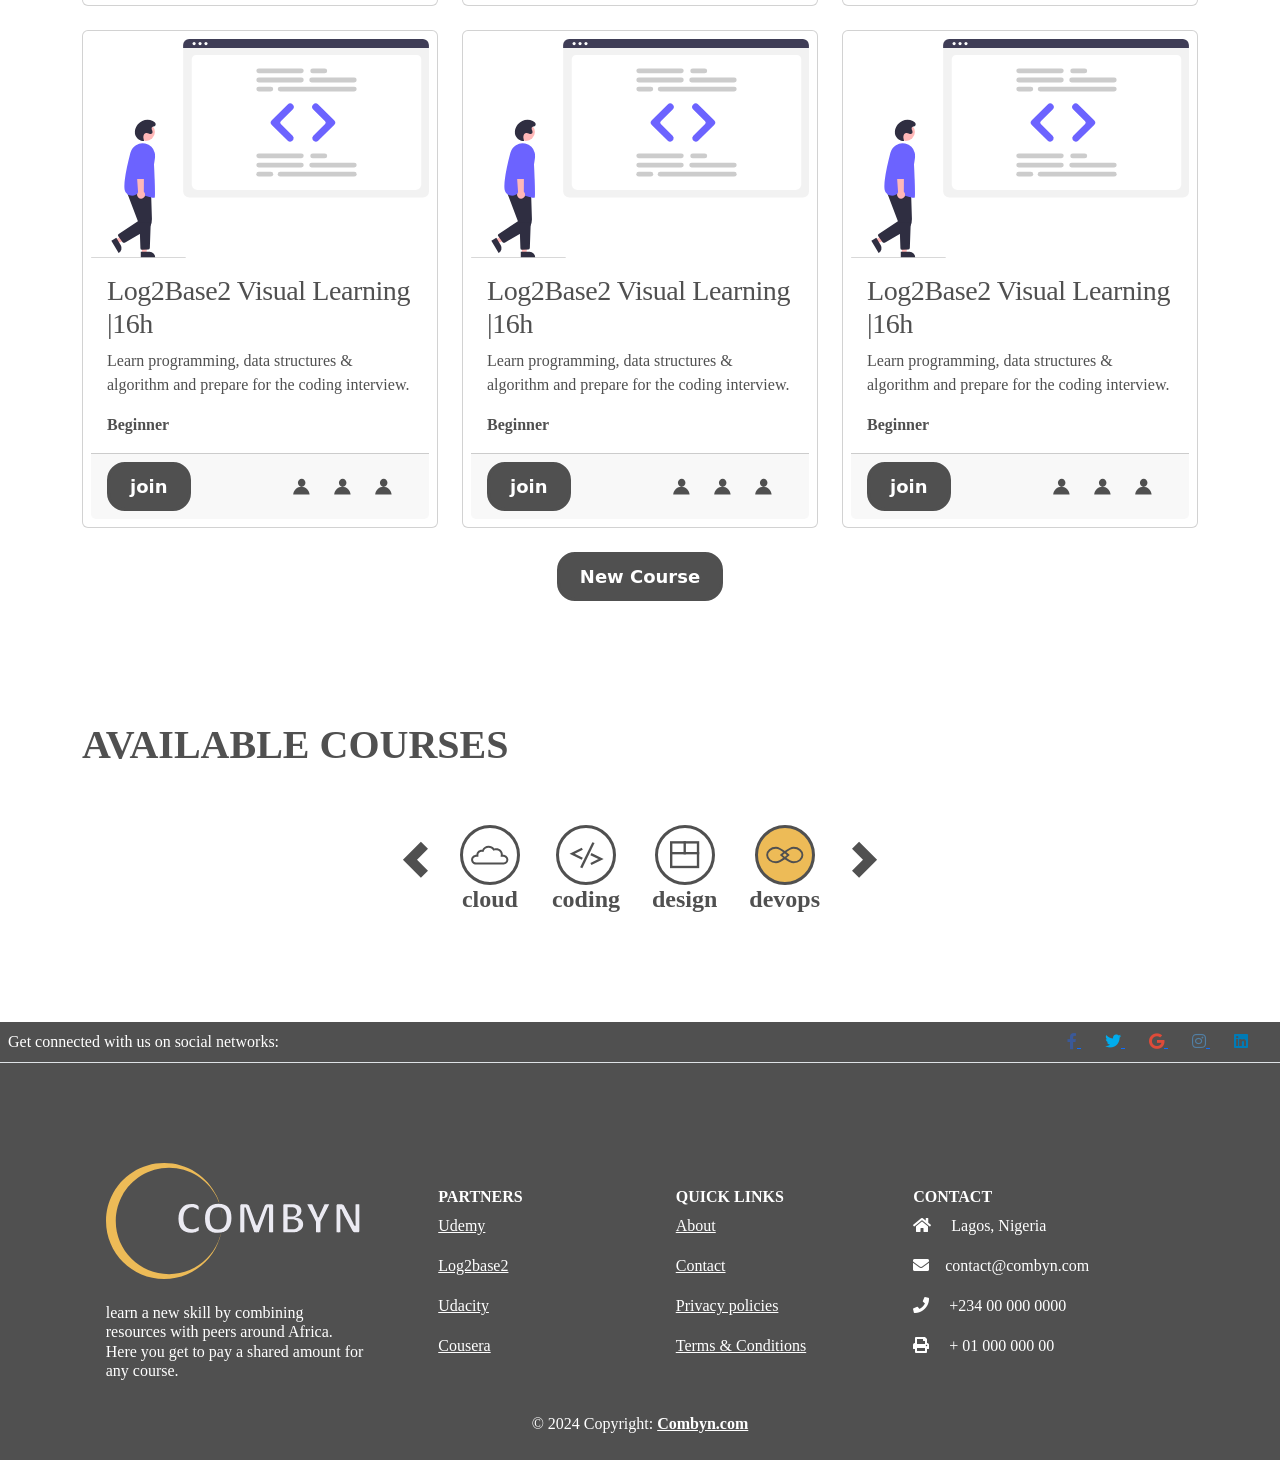
==== commit becc524f: "update all" ====
--- a/index.html
+++ b/index.html
@@ -410,19 +410,47 @@
 				<ul class="pagination justify-content-center text-center">
 				  <li class="page-item pt-3 px-3"><a href="#"><img src="images/SVGs/button_previous.svg" alt="" class="img-fluid" /></a></li>
 				  <li class="page-item px-3">
-					<img class="card-image img-fluid" id="cloud" src="images/SVGs/courses_cloud_dark.svg" alt="" width="60px" onclick="inActiveButtonCloud(this)"/>
+					<input type="radio" class="btn-check" name="btnradio" id="btnradio1" autocomplete="off" checked>
+				  	<label class="available-courses" for="btnradio1" style="padding-top: 12px; padding-left: 0.3px;">
+						<svg width="38" height="30" viewBox="0 0 58 30" fill="none" xmlns="http://www.w3.org/2000/svg">
+							<mask id="path-1-inside-1_613_19" fill="white">
+							<path fill-rule="evenodd" clip-rule="evenodd" d="M26.8871 0.831761C30.4683 0.831761 33.6305 2.48825 35.5238 5.0166C36.4824 4.73397 37.504 4.58141 38.5642 4.58141C44.0786 4.58141 48.5488 8.70854 48.5488 13.7996C48.5488 14.0655 48.5366 14.3287 48.5127 14.5888C48.6369 14.5836 48.7617 14.581 48.8872 14.581C53.3735 14.581 57.0103 17.9386 57.0103 22.0805C57.0103 25.905 53.9095 29.0609 49.9024 29.5221V29.58H48.9177C48.9075 29.5801 48.8974 29.5801 48.8872 29.5801C48.8771 29.5801 48.867 29.5801 48.8568 29.58H8.30194L8.27151 29.5801L8.24109 29.58H7.59473V29.5544C3.42513 29.2369 0.148438 26.012 0.148438 22.0805C0.148438 17.9387 3.78525 14.581 8.27148 14.581V14.5808C8.27148 10.4389 11.9083 7.08122 16.3946 7.08122C16.6201 7.08122 16.8434 7.0897 17.0643 7.10634C18.5592 3.44006 22.3932 0.831761 26.8871 0.831761Z"/>
+							</mask>
+							<path d="M35.5238 5.0166L33.1224 6.81477L34.3722 8.48378L36.3721 7.89415L35.5238 5.0166ZM48.5127 14.5888L45.5253 14.3144L45.2116 17.7297L48.6383 17.5862L48.5127 14.5888ZM49.9024 29.5221L49.5594 26.5418L46.9024 26.8476V29.5221H49.9024ZM49.9024 29.58V32.58H52.9024V29.58H49.9024ZM48.9177 29.58V26.58L48.9075 26.5801L48.9177 29.58ZM48.8568 29.58L48.867 26.58H48.8568V29.58ZM8.30194 29.58V26.58L8.29686 26.58L8.30194 29.58ZM8.27151 29.5801L8.26644 32.5801L8.27659 32.5801L8.27151 29.5801ZM8.24109 29.58L8.24617 26.58H8.24109V29.58ZM7.59473 29.58H4.59473V32.58H7.59473V29.58ZM7.59473 29.5544H10.5947V26.7742L7.82252 26.5631L7.59473 29.5544ZM8.27148 14.581L8.27149 17.581L11.2715 17.581V14.581H8.27148ZM17.0643 7.10634L16.8389 10.0979L19.0173 10.262L19.8422 8.23906L17.0643 7.10634ZM37.9251 3.21842C35.4539 -0.0818431 31.394 -2.16824 26.8871 -2.16824V3.83176C29.5427 3.83176 31.8072 5.05835 33.1224 6.81477L37.9251 3.21842ZM38.5642 1.58141C37.2154 1.58141 35.9082 1.7756 34.6754 2.13905L36.3721 7.89415C37.0567 7.69234 37.7926 7.58141 38.5642 7.58141V1.58141ZM51.5488 13.7996C51.5488 6.8306 45.5053 1.58141 38.5642 1.58141V7.58141C42.6518 7.58141 45.5488 10.5865 45.5488 13.7996H51.5488ZM51.5002 14.8632C51.5324 14.512 51.5488 14.1572 51.5488 13.7996H45.5488C45.5488 13.9737 45.5408 14.1454 45.5253 14.3144L51.5002 14.8632ZM48.6383 17.5862C48.7206 17.5827 48.8036 17.581 48.8872 17.581V11.581C48.7198 11.581 48.5531 11.5845 48.3872 11.5914L48.6383 17.5862ZM48.8872 17.581C51.9467 17.581 54.0103 19.8166 54.0103 22.0805H60.0103C60.0103 16.0607 54.8003 11.581 48.8872 11.581V17.581ZM54.0103 22.0805C54.0103 24.1785 52.2623 26.2306 49.5594 26.5418L50.2455 32.5024C55.5567 31.8911 60.0103 27.6316 60.0103 22.0805H54.0103ZM52.9024 29.58V29.5221H46.9024V29.58H52.9024ZM48.9177 32.58H49.9024V26.58H48.9177V32.58ZM48.9075 26.5801C48.9008 26.5801 48.894 26.5801 48.8872 26.5801V32.5801C48.9008 32.5801 48.9143 32.5801 48.9278 32.58L48.9075 26.5801ZM48.8872 26.5801C48.8805 26.5801 48.8737 26.5801 48.867 26.5801L48.8467 32.58C48.8602 32.5801 48.8737 32.5801 48.8872 32.5801V26.5801ZM8.30194 32.58H48.8568V26.58H8.30194V32.58ZM8.27659 32.5801L8.30702 32.58L8.29686 26.58L8.26644 26.5801L8.27659 32.5801ZM8.23601 32.58L8.26644 32.5801L8.27659 26.5801L8.24617 26.58L8.23601 32.58ZM7.59473 32.58H8.24109V26.58H7.59473V32.58ZM4.59473 29.5544V29.58H10.5947V29.5544H4.59473ZM-2.85156 22.0805C-2.85156 27.7893 1.8506 32.1257 7.36693 32.5458L7.82252 26.5631C4.99967 26.3481 3.14844 24.2347 3.14844 22.0805H-2.85156ZM8.27147 11.581C2.35848 11.581 -2.85156 16.0607 -2.85156 22.0805H3.14844C3.14844 19.8166 5.21202 17.581 8.27149 17.581L8.27147 11.581ZM5.27148 14.5808V14.581H11.2715V14.5808H5.27148ZM16.3946 4.08122C10.4815 4.08122 5.27148 8.56094 5.27148 14.5808H11.2715C11.2715 12.3168 13.3351 10.0812 16.3946 10.0812V4.08122ZM17.2897 4.11482C16.9939 4.09254 16.6953 4.08122 16.3946 4.08122V10.0812C16.5448 10.0812 16.693 10.0869 16.8389 10.0979L17.2897 4.11482ZM26.8871 -2.16824C21.2475 -2.16824 16.2689 1.11142 14.2863 5.97363L19.8422 8.23906C20.8495 5.7687 23.5389 3.83176 26.8871 3.83176V-2.16824Z" fill="#505050" mask="url(#path-1-inside-1_613_19)"/>
+							</svg>																											
+					</label>
 					<p class="h4 dark fw-bold">cloud</p>
 				  </li>
 				  <li class="page-item px-3">
-					<img class="card-image img-fluid" id="design" src="images/SVGs/courses_design_light.svg" alt="" width="60px" onclick="activeButtonDesign(this)"/>
+					<input type="radio" class="btn-check" name="btnradio" id="btnradio2" autocomplete="off" checked>
+				  	<label class="available-courses" for="btnradio2" style="padding-top: 12px; padding-left: 0.3px;">
+						<svg width="35" height="30" viewBox="0 0 44 34" fill="none" xmlns="http://www.w3.org/2000/svg">
+							<path d="M16.7126 9.16468L4.07666 15.4143L16.7126 21.6639" stroke="#505050" stroke-width="3"/>
+							<path d="M27.5433 28.3301L40.1792 22.0804L27.5433 15.8308" stroke="#505050" stroke-width="3"/>
+							<line y1="-1.5" x2="35.1864" y2="-1.5" transform="matrix(-0.436065 0.899915 -0.924266 -0.381749 29.3486 0.831787)" stroke="#505050" stroke-width="3"/>
+						</svg>																												
+					</label>
+					<p class="h4 dark fw-bold">coding</p>
+				  </li>
+				  <li class="page-item px-3">
+					<input type="radio" class="btn-check" name="btnradio" id="btnradio3" autocomplete="off" checked>
+				  	<label class="available-courses" for="btnradio3" style="padding-top: 12px; padding-left: 0.3px;">
+						<svg width="30" height="30" viewBox="0 0 38 35" fill="none" xmlns="http://www.w3.org/2000/svg">
+							<rect x="1.5" y="1.5" width="34.0051" height="31.1646" stroke="#505050" stroke-width="3"/>
+							<line y1="15.1656" x2="37.0051" y2="15.1656" stroke="#505050" stroke-width="3"/>
+							<line x1="18.6489" y1="-3.23682e-10" x2="18.6489" y2="16.6657" stroke="#505050" stroke-width="3"/>
+						</svg>																					
+					</label>
 					<p class="h4 dark fw-bold">design</p>
 				  </li>
 				  <li class="page-item px-3">
-					<img class="card-image img-fluid" id="development" src="images/SVGs/courses_development_light.svg" alt="" width="60px" onclick="activeButtonDevelopment(this)"/>
-					<p class="h4 dark fw-bold">coding</p>
-				  </li>
-				  <li class="page-item px-3">
-					<img class="card-image img-fluid" id="devops" src="images/SVGs/courses_devops_light.svg" alt="" width="60px" onclick="activeButtonDevops(this)"/>
+					<input type="radio" class="btn-check" name="btnradio" id="btnradio4" autocomplete="off" checked>
+				  	<label class="available-courses" for="btnradio4" style="padding-top: 12px; padding-left: 0.3px;">
+						<svg width="38" height="30" viewBox="0 0 60 26" fill="none" xmlns="http://www.w3.org/2000/svg">
+							<path d="M15.7379 1.6649C17.5216 1.6649 19.688 2.35474 22.0312 3.52496C24.3483 4.68216 26.7059 6.24132 28.8362 7.8263C30.9617 9.40764 32.8314 10.9925 34.171 12.1837C34.546 12.5171 34.8788 12.8191 35.1634 13.0808C34.8788 13.3425 34.546 13.6445 34.171 13.9779C32.8314 15.1691 30.9617 16.754 28.8362 18.3353C26.7059 19.9203 24.3483 21.4794 22.0312 22.6366C19.688 23.8069 17.5216 24.4967 15.7379 24.4967C7.80694 24.4967 1.84375 19.1498 1.84375 13.0808C1.84375 7.01185 7.80694 1.6649 15.7379 1.6649Z" stroke="#505050" stroke-width="3"/>
+							<path d="M43.6161 24.4967C41.8324 24.4967 39.666 23.8069 37.3228 22.6367C35.0057 21.4795 32.6481 19.9203 30.5178 18.3353C28.3923 16.754 26.5226 15.1691 25.183 13.978C24.808 13.6445 24.4752 13.3426 24.1906 13.0808C24.4752 12.8191 24.808 12.5171 25.183 12.1837C26.5226 10.9925 28.3923 9.40766 30.5178 7.82632C32.6481 6.24134 35.0057 4.68218 37.3228 3.52498C39.666 2.35476 41.8324 1.66492 43.6161 1.66492C51.5471 1.66492 57.5103 7.01187 57.5103 13.0808C57.5103 19.1498 51.5471 24.4967 43.6161 24.4967Z" stroke="#505050" stroke-width="3"/>
+						</svg>														
+					</label>
 					<p class="h4 dark fw-bold">devops</p>
 				  </li>
 				  <li class="page-item pt-3 px-3"><a href="#"><img src="images/SVGs/button_next.svg" alt="" class="img-fluid"/></a></li>
--- a/style.css
+++ b/style.css
@@ -239,38 +239,31 @@
     box-sizing: border-box;
 }
 
-.more-courses .row .column .course-card img{
-    width: 100%;
-}
-
-.more-courses .row .column .course-card .content{
-        text-align: left;
-}
-
-.more-courses .row .column .course-card .content h3{
-    display: flex;
-    
-}
-
-.more-courses .row{
-    padding-top: 30px;
-    padding-bottom: 30px;
-    display: inline-flex;
-    gap: 40px;
-}
-
-.more-courses .row .column{
-    text-align: center;
-    background-color: var(--white-color);
-    float: left;
-    width: 300px;
-    margin: 20px 20px;
-}
-
-.more-courses .row .column .course-card .bottom-price{
-    display: flex;
-    vertical-align: left;
-	gap: 50px;
+label.available-courses{
+    border: 3px solid var(--dark-brown-color);
+    border-radius: 50%;
+    cursor: pointer;
+    height: 60px;
+	width: 60px;
+    justify-content: center;
+    &:focus, &:active {
+        border: 3px solid var(--dark-brown-color);
+    }
+}
+
+input[type="radio"] {
+	opacity: 0;
+	width: 0;
+  height: 0;
+}
+
+input[type="radio"]:active ~ label {
+  opacity: 1;
+}
+
+input[type="radio"]:checked ~ label {
+    opacity: 1;
+	background-color: var(--dark-yellow-color);
 }
 
 footer{
@@ -280,16 +273,6 @@
 	width: 100%;
 }
 
-footer a{
-    text-decoration: none;
-    color: var(--white-color);
-}
-
-.community .social img{
-    width: 30px;
-    height: 30px;
-    padding: 5px;
-}
 
   /* Responsive columns - one column layout (vertical) on small screens */
 
